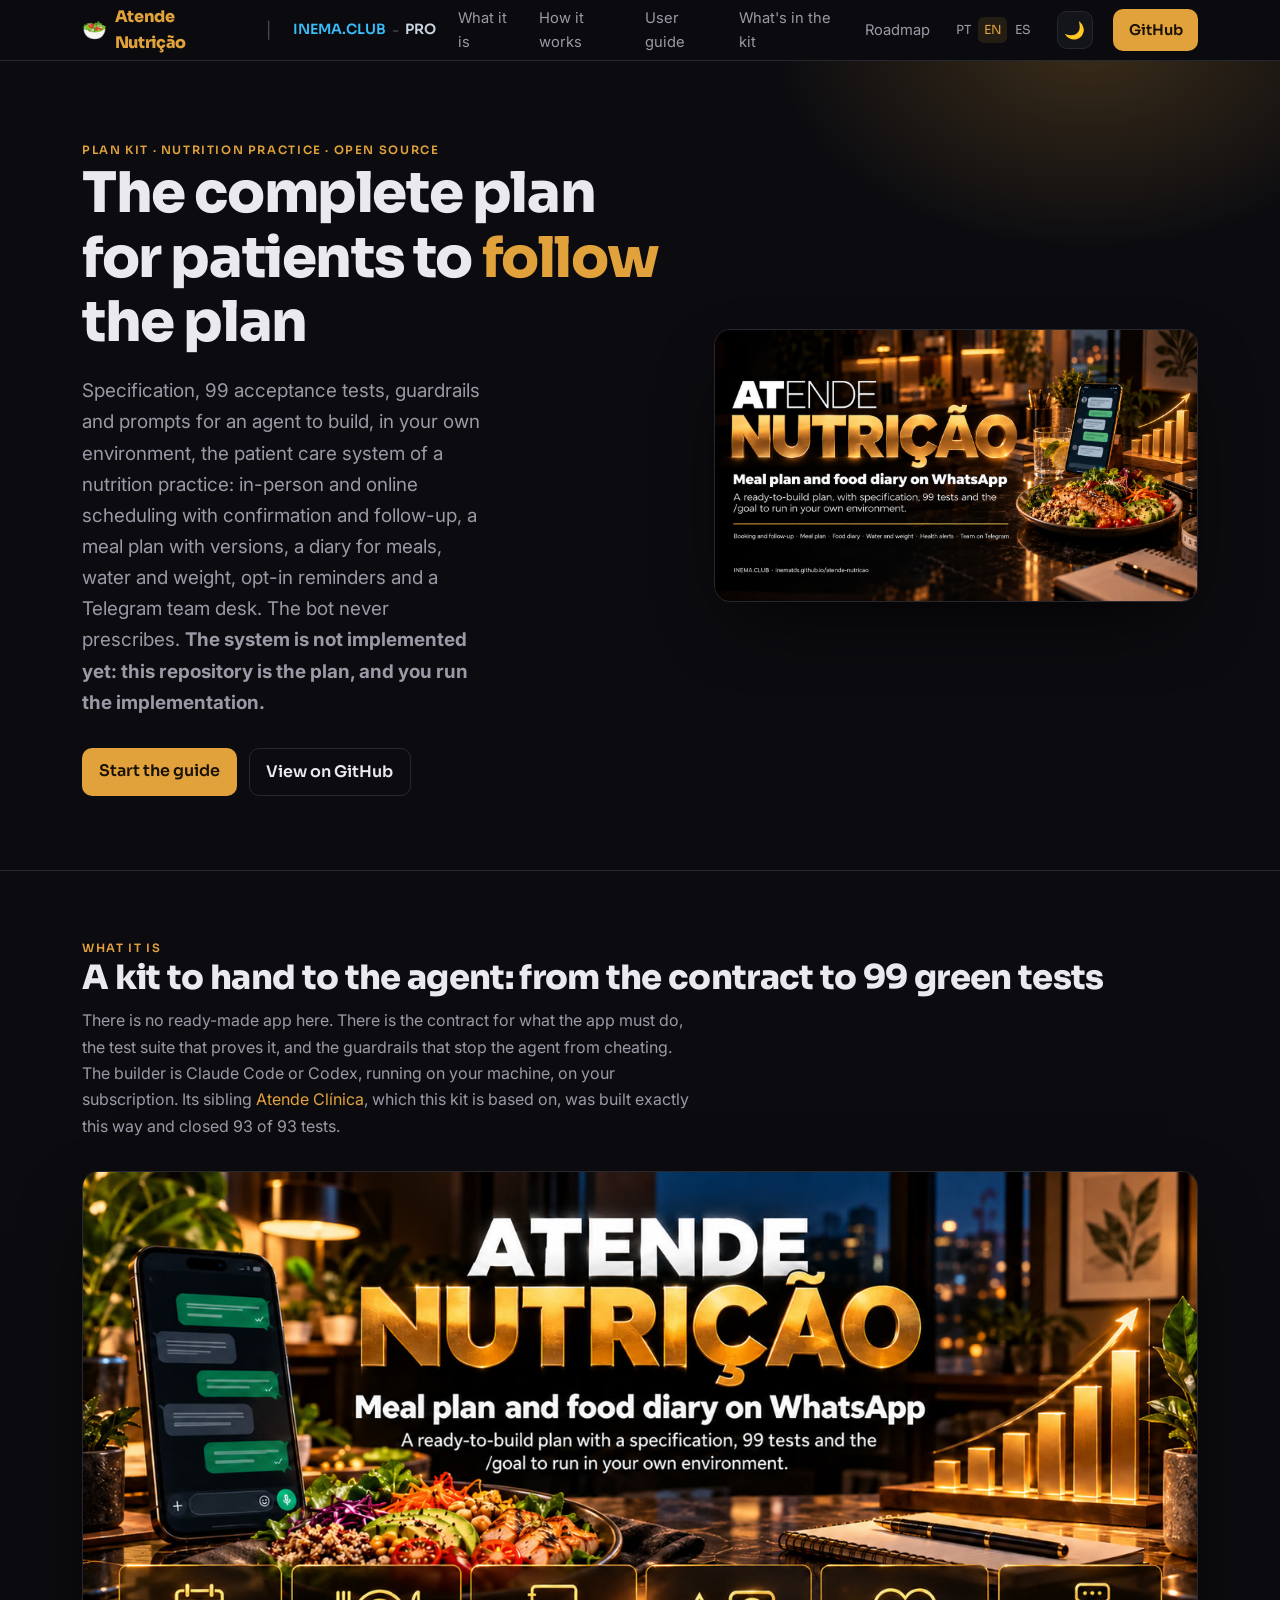
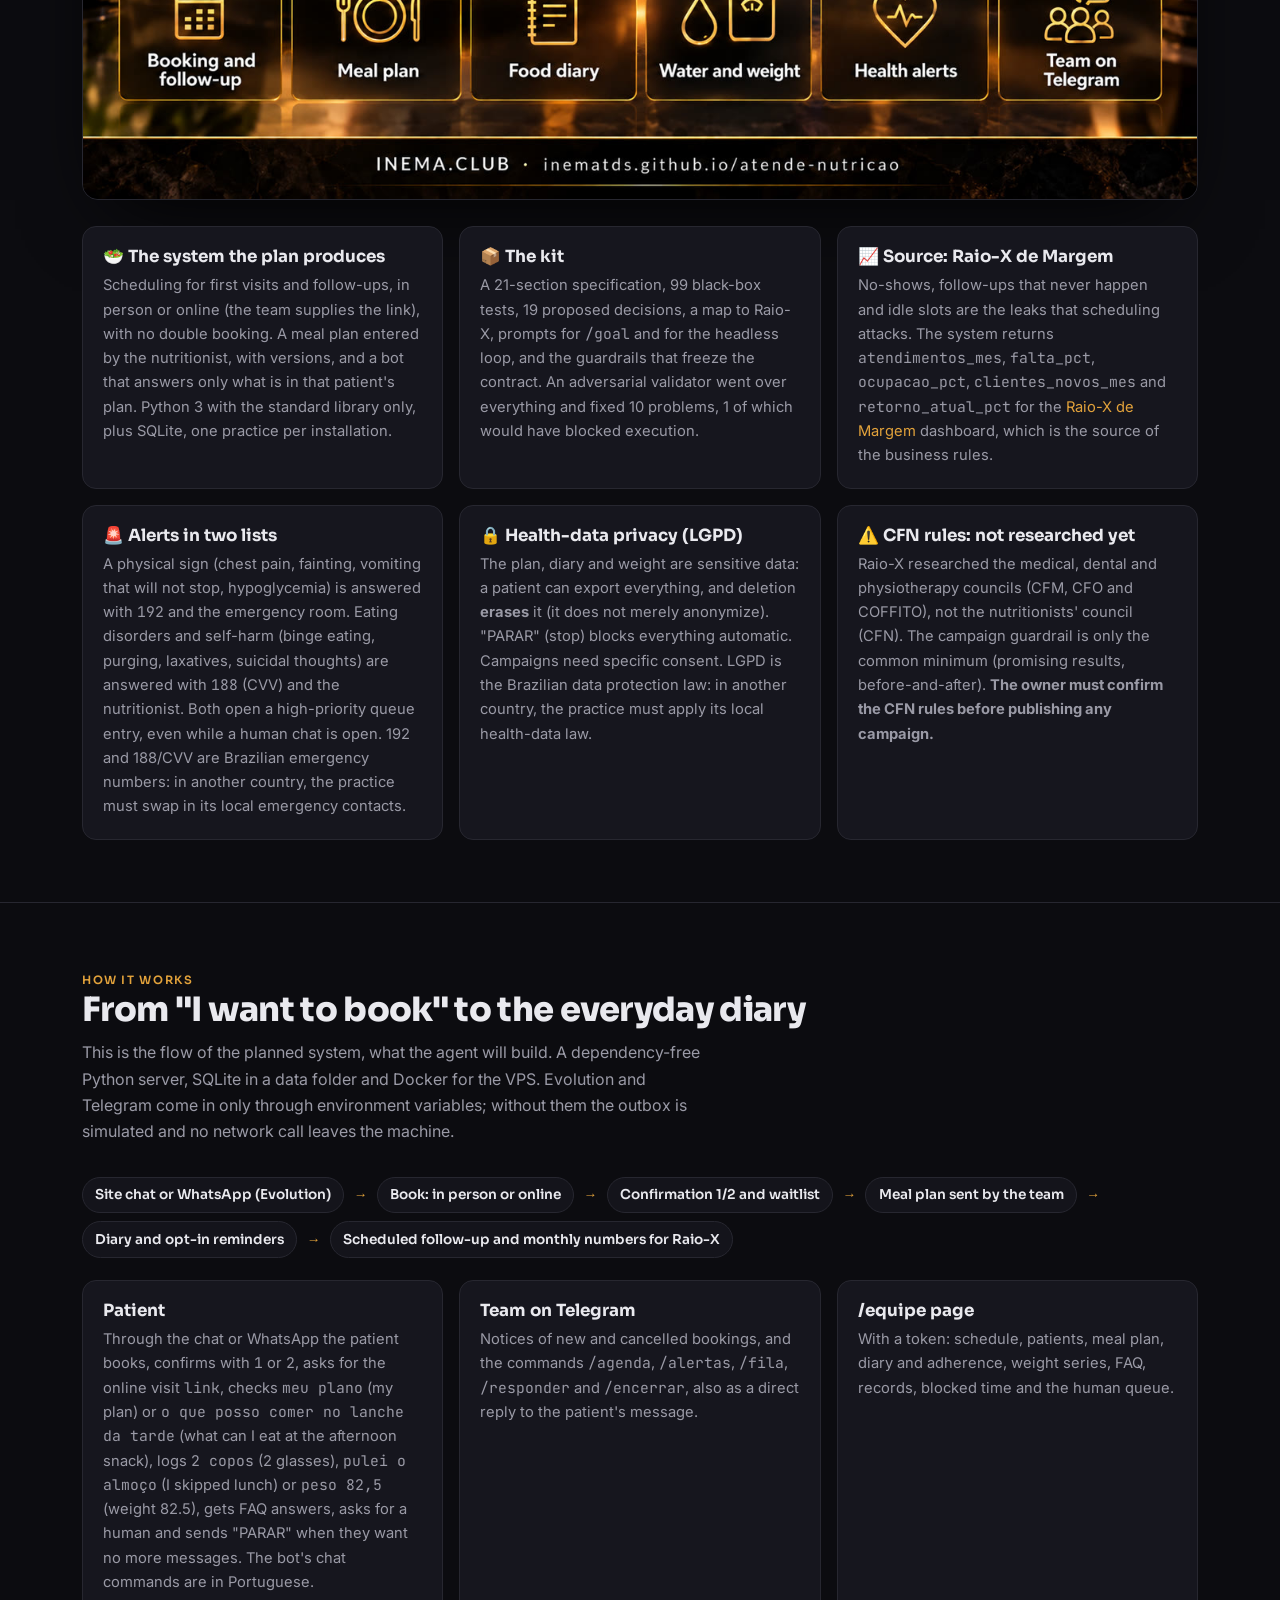
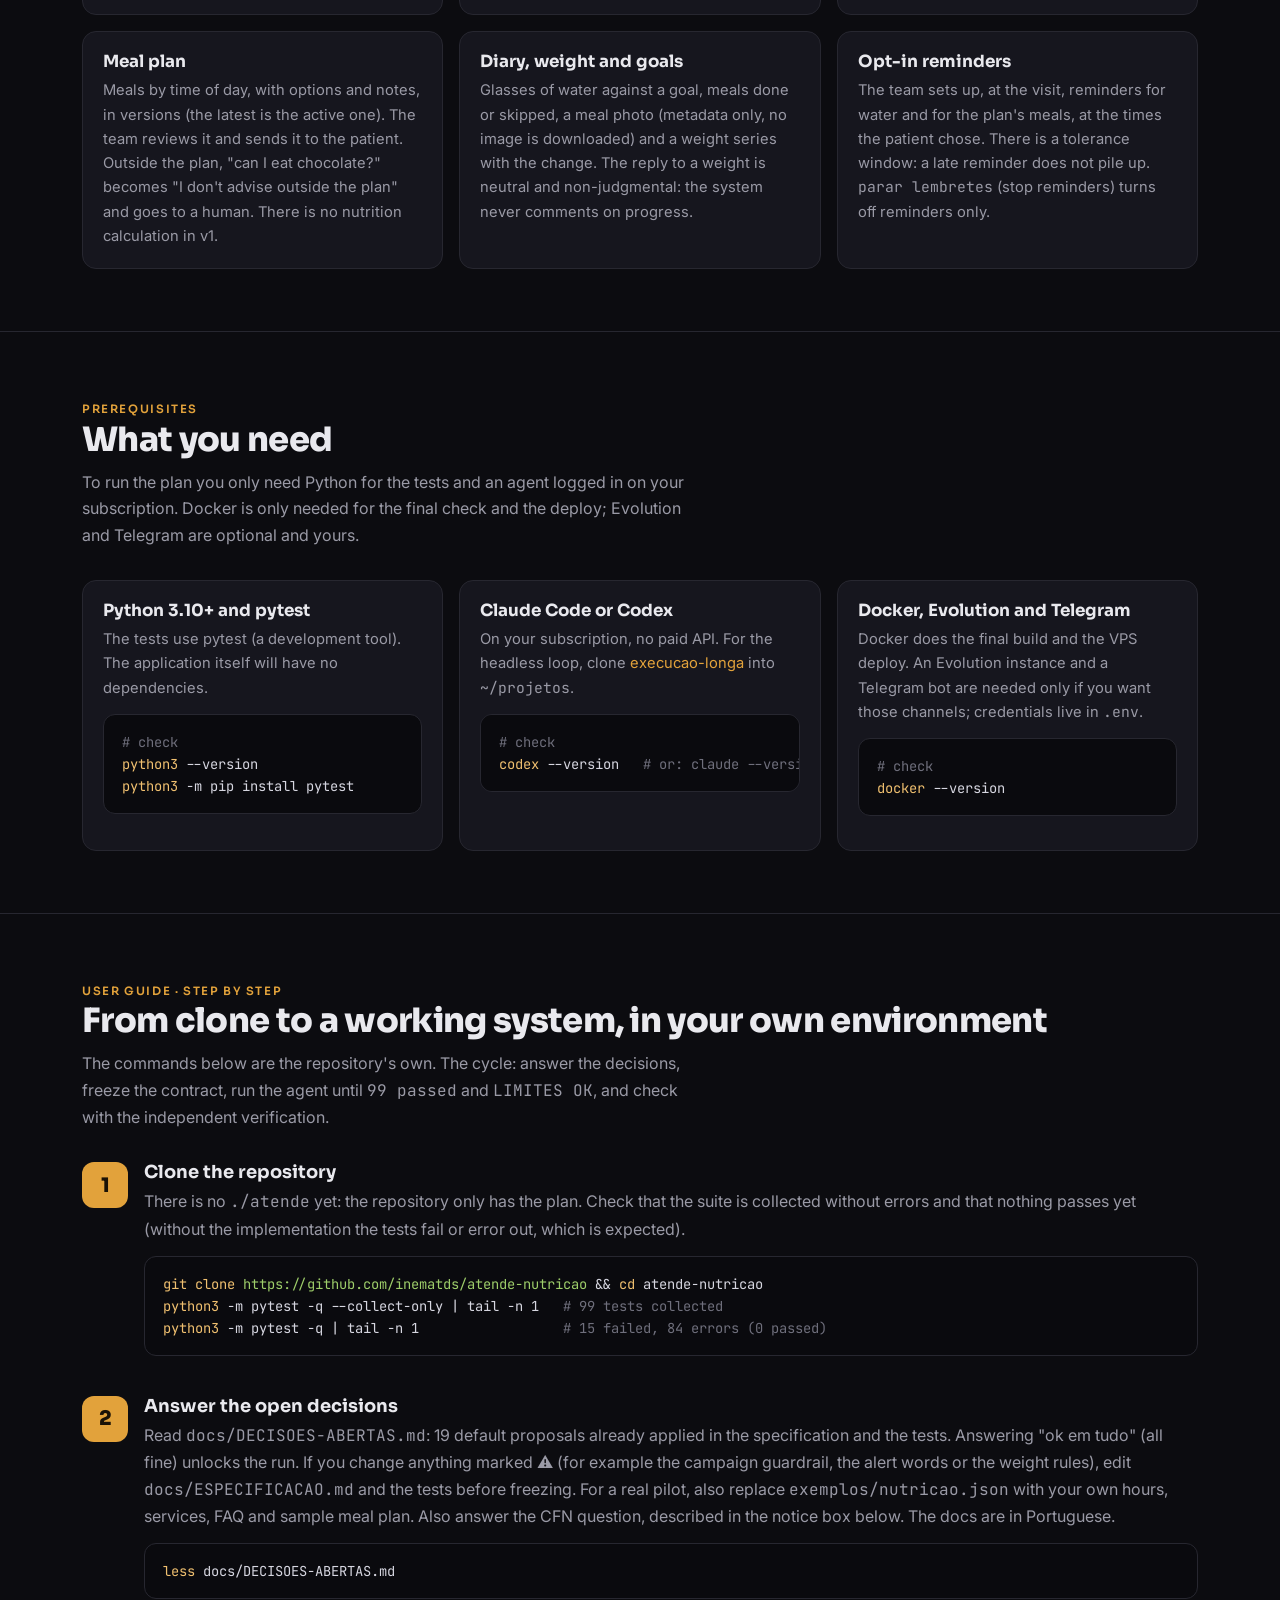
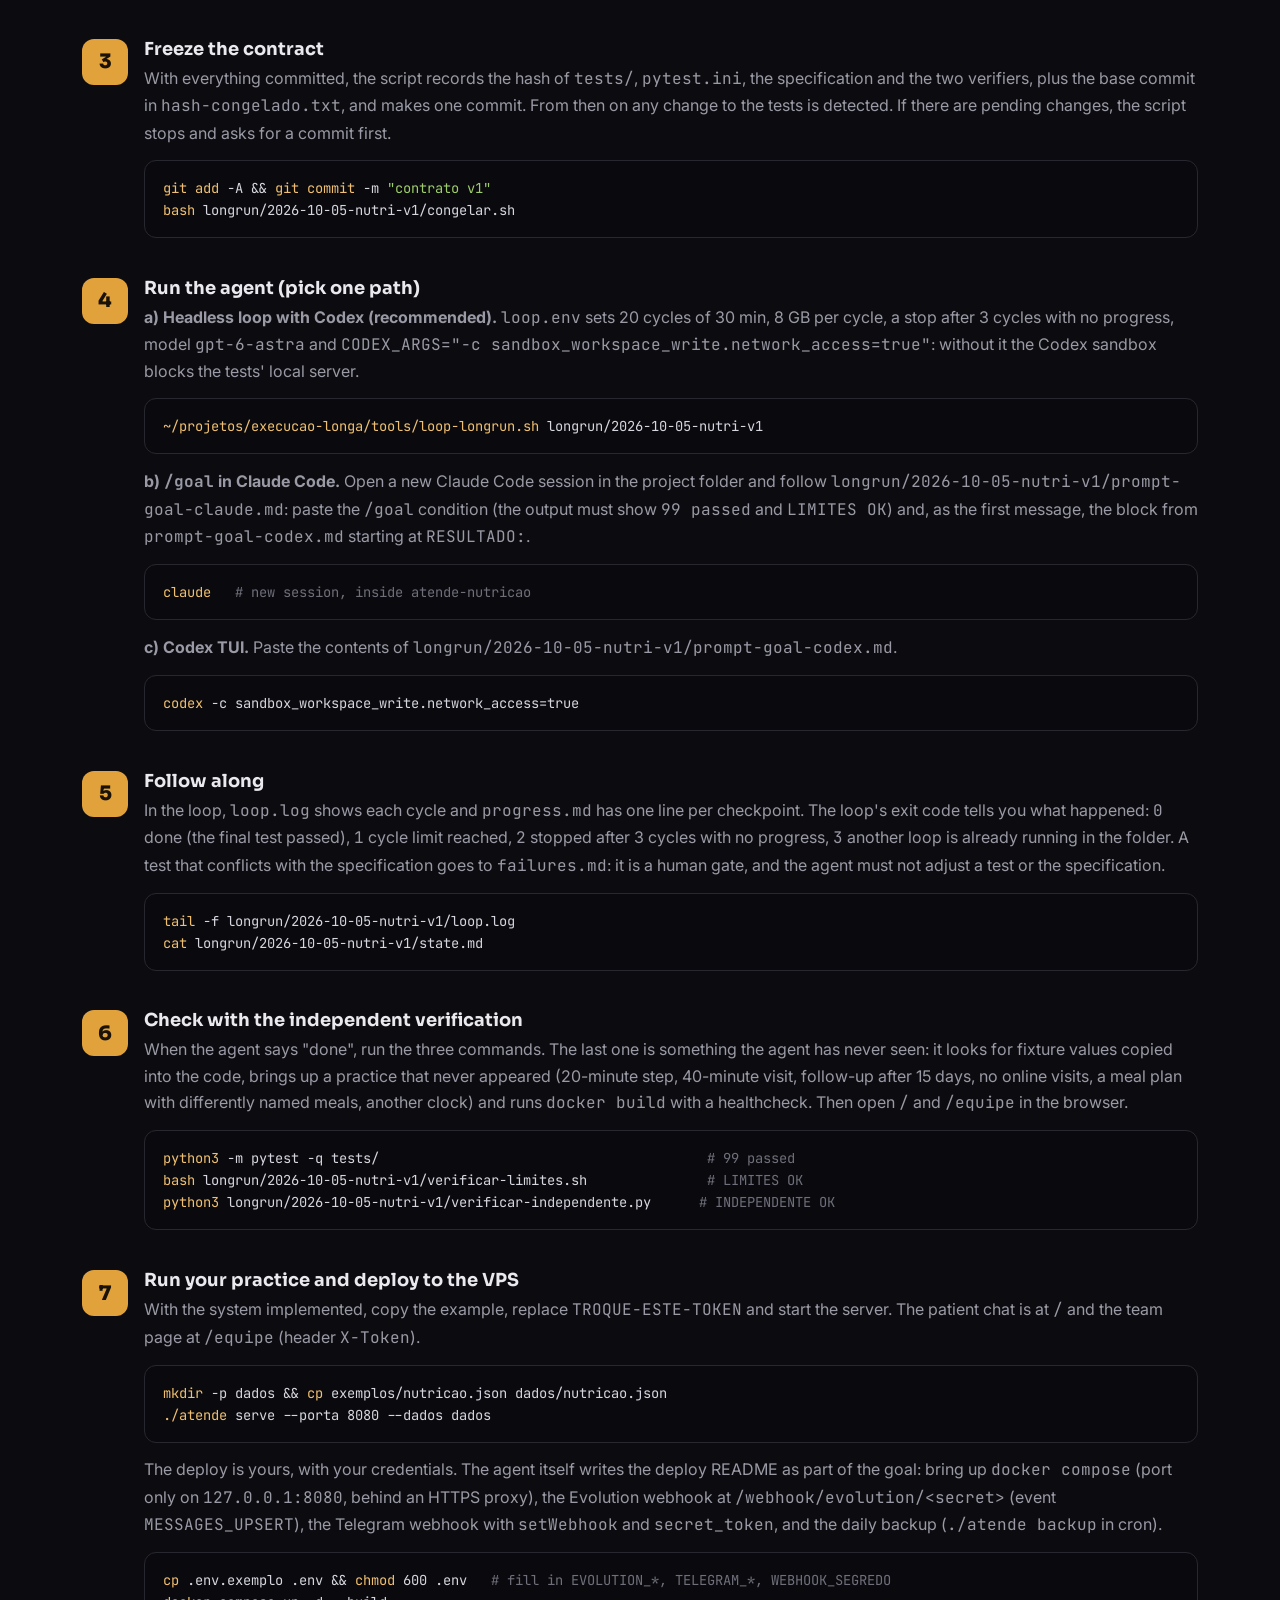
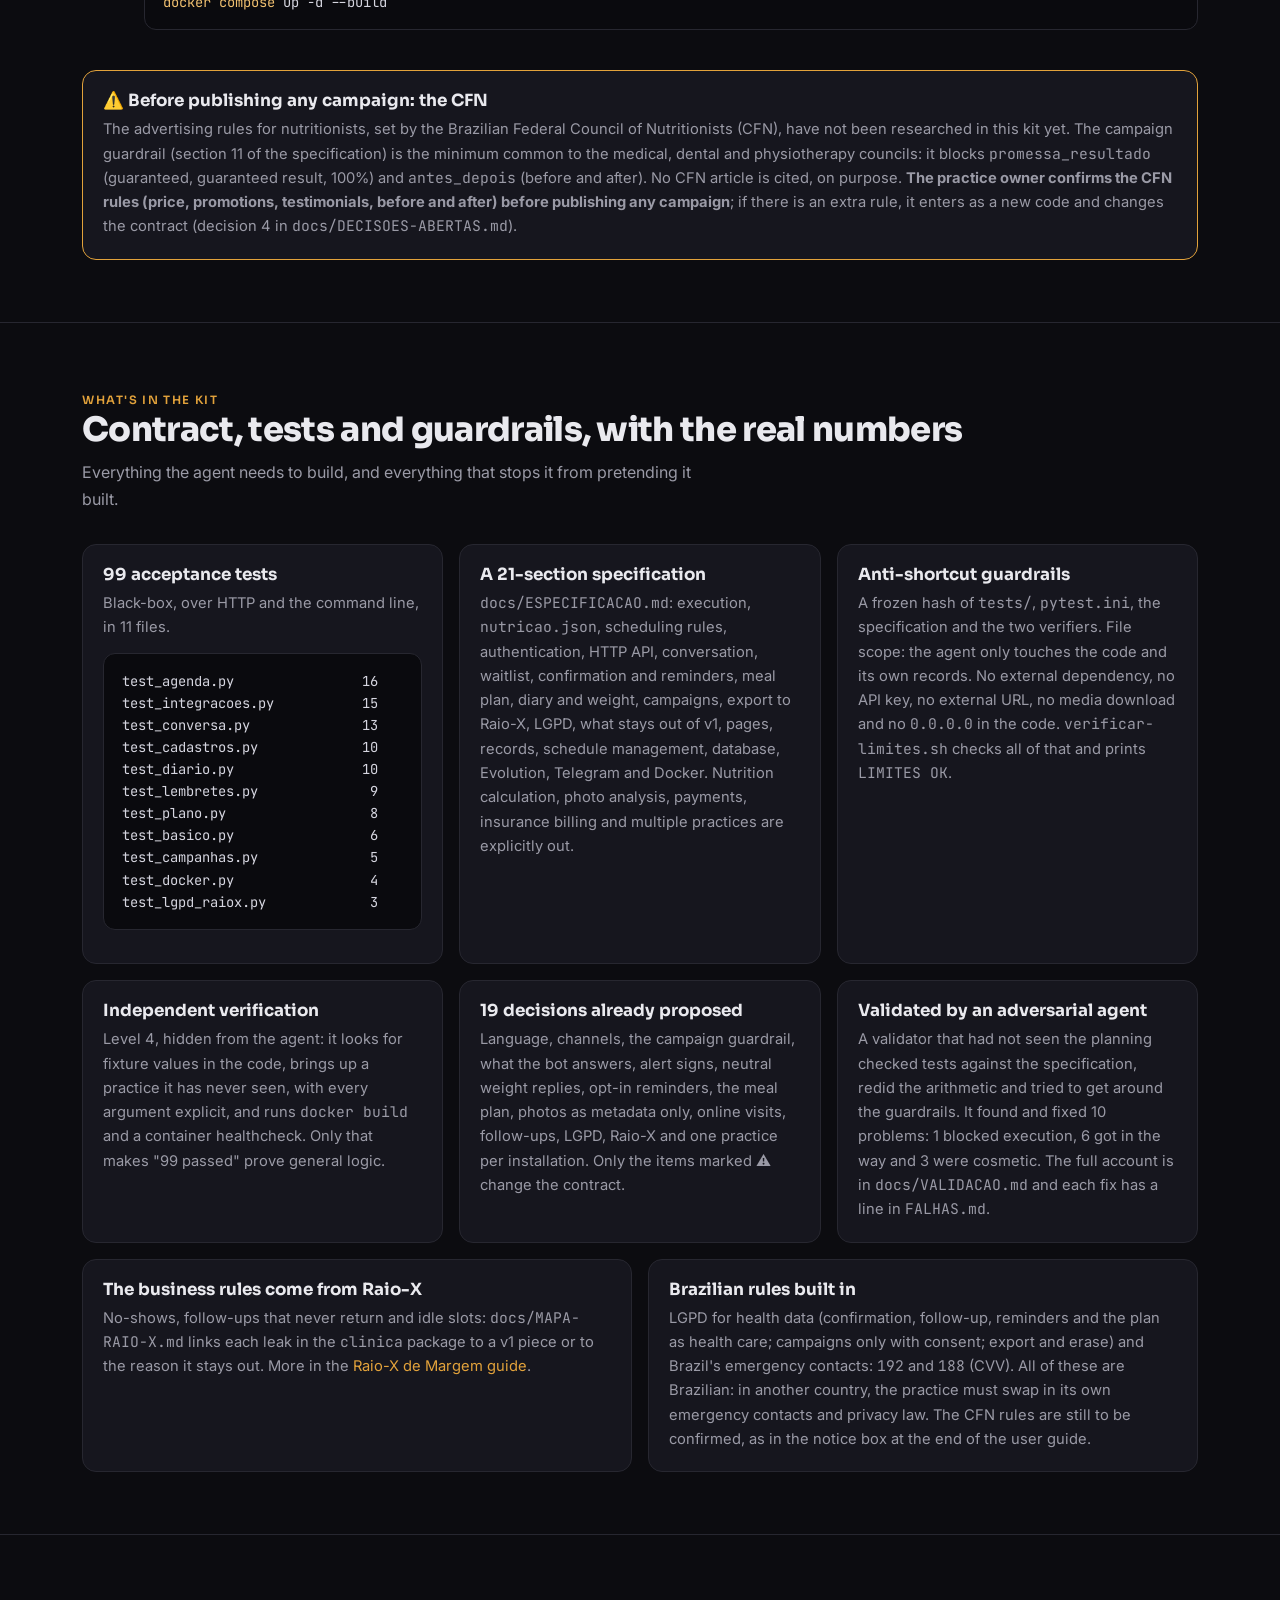
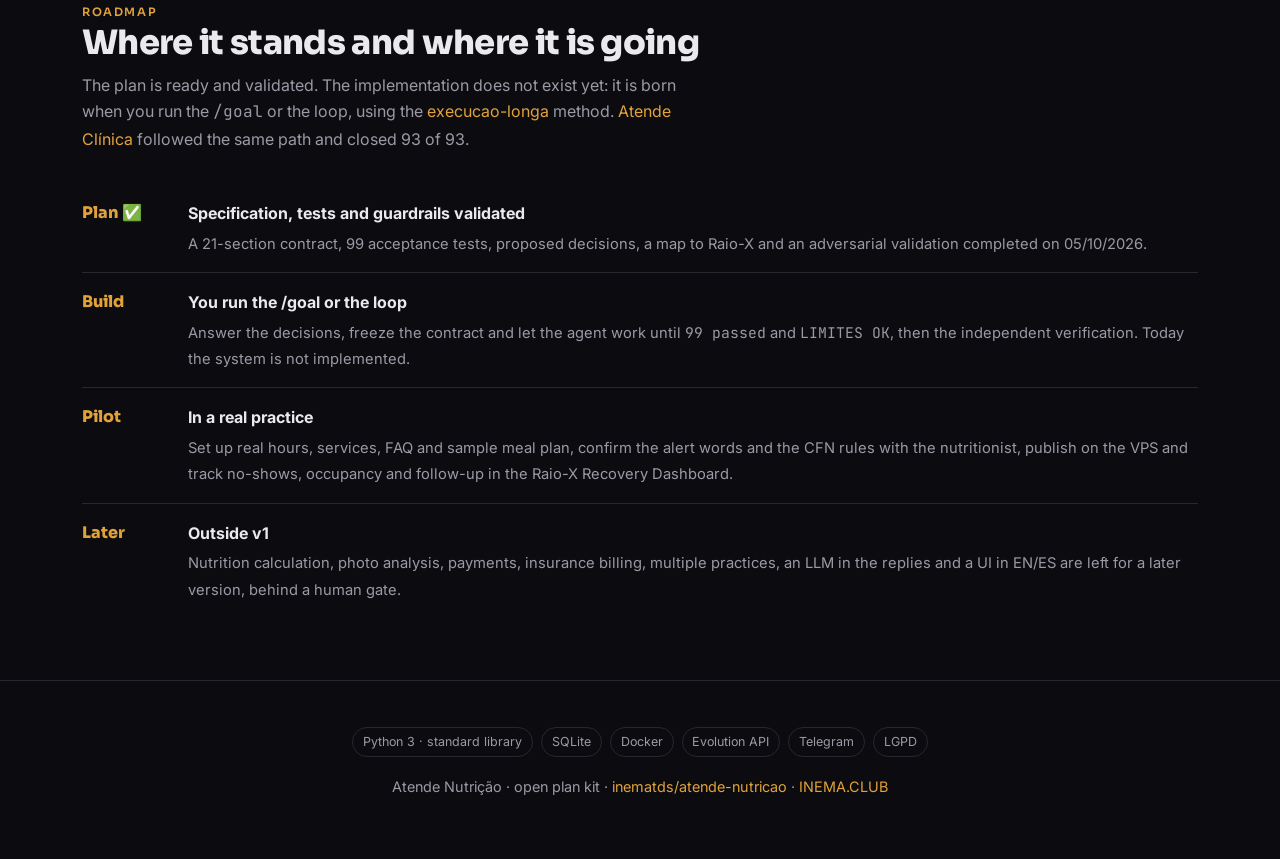
==== guia/en/index.html @ 43cac8a9 "Guia trilíngue (PT/EN/ES), capa, README PT/EN/ES e GitHub Pages via Actions Co-Authored-By: Claude O" ====
<!DOCTYPE html>
<html lang="en">
<head>
<meta charset="utf-8">
<meta name="viewport" content="width=device-width, initial-scale=1">
<title>Atende Nutrição — plan kit for a nutrition practice: scheduling, meal plan, food diary and a Telegram team desk</title>
<meta name="description" content="Open plan kit for a nutrition practice patient-care system: specification, 99 acceptance tests, guardrails and prompts for an agent (Claude Code or Codex) to build it in your own environment. The system is not implemented yet.">
<link rel="alternate" hreflang="pt-BR" href="https://inematds.github.io/atende-nutricao/guia/">
<link rel="alternate" hreflang="en" href="https://inematds.github.io/atende-nutricao/guia/en/">
<link rel="alternate" hreflang="es" href="https://inematds.github.io/atende-nutricao/guia/es/">
<link rel="preconnect" href="https://fonts.googleapis.com">
<link rel="preconnect" href="https://fonts.gstatic.com" crossorigin>
<link href="https://fonts.googleapis.com/css2?family=Sora:wght@400;600;800&family=Inter:wght@400;500;600&family=JetBrains+Mono:wght@400;600&display=swap" rel="stylesheet">
<style>
  :root{
    --bg:#0c0c10; --bg2:#14141b; --card:#16161e; --line:#272730;
    --txt:#e9e9ee; --mut:#9a9aa6; --amb:#E2A23B; --amb2:#f0c070; --sky:#38bdf8; --pro:#cbd5e1;
    color-scheme:dark;
  }
  body.light{
    --bg:#f6f7f9; --bg2:#eceef2; --card:#ffffff; --line:#e1e3ea;
    --txt:#1a1a22; --mut:#5b5b68; --amb:#b9791d; --amb2:#a16207; --sky:#0369a1; --pro:#b45309;
    color-scheme:light;
  }
  body.light .hero .glow{opacity:.5}
  body.light pre{background:#0e0e14;color:#d6d6e0}
  body.light pre .c{color:#8a8a98}
  *{box-sizing:border-box}
  html{scroll-behavior:smooth}
  body{margin:0;background:var(--bg);color:var(--txt);font:16px/1.65 Inter,system-ui,sans-serif;-webkit-font-smoothing:antialiased}
  h1,h2,h3{font-family:Sora,sans-serif;line-height:1.15;margin:0}
  a{color:var(--amb);text-decoration:none}
  code,pre{font-family:"JetBrains Mono",monospace}
  .wrap{max-width:1160px;margin:0 auto;padding:0 22px}
  .mut{color:var(--mut)} .amb{color:var(--amb)}
  .chip{display:inline-block;font-size:.72rem;letter-spacing:.14em;text-transform:uppercase;color:var(--amb);font-weight:600;font-family:Sora}
  nav{position:sticky;top:0;z-index:30;backdrop-filter:blur(12px);background:rgba(12,12,16,.78);border-bottom:1px solid var(--line)}
  nav .wrap{display:flex;align-items:center;gap:22px;height:60px}
  nav .brand{display:flex;align-items:center;gap:8px;font-family:Sora;font-weight:800;letter-spacing:-.02em;color:var(--amb)}
  nav .brand .emoji{font-size:1.25rem}
  nav .sep{color:var(--mut);opacity:.45}
  nav .inema{color:var(--sky);font-weight:600;font-size:.88rem;font-family:Sora}
  nav .inema:hover{filter:brightness(1.15)}
  nav .pro{color:var(--pro);font-weight:600;font-size:.88rem;font-family:Sora}
  nav .pro:hover{filter:brightness(1.15)}
  nav .clubpro{display:inline-flex;align-items:center;gap:6px}
  nav .links{margin-left:auto;display:flex;align-items:center;gap:20px;font-size:.92rem}
  nav .links a.sec{color:var(--mut)} nav .links a.sec:hover{color:var(--txt)}
  .lang{display:inline-flex;gap:2px;font-family:Sora;font-size:.78rem}
  .lang a{color:var(--mut);padding:.2em .45em;border-radius:6px} .lang a.on{color:var(--amb);background:rgba(226,162,59,.12)}
  .tgl{background:var(--bg2);border:1px solid var(--line);color:var(--txt);width:38px;height:38px;border-radius:10px;cursor:pointer;display:inline-flex;align-items:center;justify-content:center;font-size:1.05rem}
  .tgl:hover{border-color:var(--amb)}
  .btn{display:inline-block;background:var(--amb);color:#1a1206;font-weight:600;padding:.6em 1.05em;border-radius:10px;font-family:Sora}
  .btn.ghost{background:transparent;color:var(--txt);border:1px solid var(--line)}
  @media(max-width:760px){nav .links a.sec{display:none}}
  @media(max-width:520px){nav .wrap{gap:8px;padding:8px 14px;height:auto;flex-wrap:wrap} nav .links{gap:8px;margin-left:0;width:100%;justify-content:space-between} nav .btn{padding:.45em .7em;font-size:.82rem} .tgl{width:34px;height:34px}}
  .hero{position:relative;overflow:hidden;border-bottom:1px solid var(--line)}
  .hero .glow{position:absolute;inset:-40% -20% auto auto;width:70%;height:600px;background:radial-gradient(closest-side,rgba(226,162,59,.22),transparent 70%);pointer-events:none}
  .hero .wrap{display:grid;grid-template-columns:1.1fr .9fr;gap:40px;align-items:center;padding:74px 22px}
  .hero h1{font-size:clamp(2.2rem,5vw,3.5rem);font-weight:800;letter-spacing:-.025em}
  .hero p.lead{font-size:1.18rem;color:var(--mut);margin:1.1em 0 1.6em;max-width:34ch}
  .hero .cta{display:flex;gap:12px;flex-wrap:wrap}
  .hero figure{margin:0;border-radius:16px;overflow:hidden;border:1px solid var(--line);box-shadow:0 30px 80px -30px #000}
  .hero figure img{width:100%;display:block}
  @media(max-width:780px){.hero .wrap{grid-template-columns:1fr;padding:48px 22px}}
  section{padding:62px 0;border-bottom:1px solid var(--line)}
  section h2{font-size:clamp(1.5rem,3.4vw,2.1rem);font-weight:800;letter-spacing:-.02em}
  section .sub{color:var(--mut);margin:.6em 0 2em;max-width:62ch}
  .grid{display:grid;gap:16px}
  .g3{grid-template-columns:repeat(3,1fr)} .g4{grid-template-columns:repeat(4,1fr)} .g2{grid-template-columns:repeat(2,1fr)}
  @media(max-width:820px){.g3,.g4{grid-template-columns:1fr 1fr}}
  @media(max-width:540px){.g2,.g3,.g4{grid-template-columns:1fr}}
  .card{background:var(--card);border:1px solid var(--line);border-radius:14px;padding:20px}
  .card h3{font-size:1.05rem;margin-bottom:.4em}
  .card p{color:var(--mut);font-size:.92rem;margin:0}
  .num{display:inline-flex;width:30px;height:30px;align-items:center;justify-content:center;border-radius:8px;background:rgba(226,162,59,.14);color:var(--amb);font-family:Sora;font-weight:800;font-size:.9rem;margin-bottom:.7em}
  .flow{display:flex;flex-wrap:wrap;gap:8px;align-items:center;margin-top:10px}
  .flow span{background:var(--bg2);border:1px solid var(--line);border-radius:999px;padding:.45em .9em;font-size:.85rem;font-family:Sora;font-weight:600}
  .flow .arr{color:var(--amb);border:none;background:none;padding:0 .1em}
  pre{background:#0a0a0e;border:1px solid var(--line);border-radius:12px;padding:16px 18px;overflow:auto;font-size:.86rem;line-height:1.6;color:#d6d6e0}
  pre .c{color:#6f6f7c} pre .k{color:var(--amb2)} pre .s{color:#9ece6a}
  .step{display:grid;grid-template-columns:46px minmax(0,1fr);gap:16px;margin-bottom:26px}
  .step>div,.card{min-width:0}
  p code,li code,td code{overflow-wrap:anywhere}
  .step .b{width:46px;height:46px;border-radius:12px;background:var(--amb);color:#1a1206;font-family:Sora;font-weight:800;font-size:1.25rem;display:flex;align-items:center;justify-content:center}
  .step h3{font-size:1.12rem;margin-bottom:.3em}
  .step p{color:var(--mut);margin:.2em 0 .7em}
  .ex{display:grid;grid-template-columns:1fr 1fr;gap:18px}
  @media(max-width:680px){.ex{grid-template-columns:1fr}}
  .ex figure{margin:0;border-radius:14px;overflow:hidden;border:1px solid var(--line)}
  .ex figure img{width:100%;display:block}
  .ex figcaption{padding:12px 14px;font-size:.88rem;color:var(--mut);background:var(--card)}
  .phase{display:flex;gap:14px;padding:16px 0;border-bottom:1px solid var(--line)}
  .phase:last-child{border:none}
  .phase .tag{flex:0 0 92px;font-family:Sora;font-weight:800;color:var(--amb)}
  .phase .d strong{display:block;margin-bottom:.2em}
  .phase .d span{color:var(--mut);font-size:.92rem}
  footer{padding:46px 0;text-align:center;color:var(--mut);font-size:.9rem}
  .pill{display:inline-block;border:1px solid var(--line);border-radius:999px;padding:.3em .8em;font-size:.78rem;color:var(--mut);margin:0 4px}
</style>
</head>
<body>

<nav><div class="wrap">
  <a class="brand" href="#top"><span class="emoji">🥗</span> Atende Nutrição</a>
  <span class="sep">|</span>
  <span class="clubpro">
    <a class="inema" href="https://inema.club" target="_blank" rel="noopener">INEMA.CLUB</a>
    <span class="sep">-</span>
    <a class="pro" href="https://inema.pro" target="_blank" rel="noopener">PRO</a>
  </span>
  <div class="links">
    <a class="sec" href="#oque">What it is</a>
    <a class="sec" href="#fluxo">How it works</a>
    <a class="sec" href="#guia">User guide</a>
    <a class="sec" href="#kit">What's in the kit</a>
    <a class="sec" href="#roadmap">Roadmap</a>
    <span class="lang"><a href="../">PT</a><a class="on" href="./">EN</a><a href="../es/">ES</a></span>
    <button class="tgl" id="themeToggle" aria-label="Toggle theme" title="Toggle theme">🌙</button>
    <a class="btn" href="https://github.com/inematds/atende-nutricao" target="_blank" rel="noopener">GitHub</a>
  </div>
</div></nav>

<header class="hero" id="top">
  <div class="glow"></div>
  <div class="wrap">
    <div>
      <span class="chip">Plan kit · nutrition practice · open source</span>
      <h1>The complete plan for patients to <span class="amb">follow</span> the plan</h1>
      <p class="lead">Specification, 99 acceptance tests, guardrails and prompts for an agent to build, in your own environment, the patient care system of a nutrition practice: in-person and online scheduling with confirmation and follow-up, a meal plan with versions, a diary for meals, water and weight, opt-in reminders and a Telegram team desk. The bot never prescribes. <strong>The system is not implemented yet: this repository is the plan, and you run the implementation.</strong></p>
      <div class="cta">
        <a class="btn" href="#guia">Start the guide</a>
        <a class="btn ghost" href="https://github.com/inematds/atende-nutricao" target="_blank" rel="noopener">View on GitHub</a>
      </div>
    </div>
    <figure><img src="../assets/banner-en.jpg" alt="Atende Nutrição banner: in-person and online scheduling, meal plan, diary, opt-in reminders and a Telegram team desk"></figure>
  </div>
</header>

<section id="oque"><div class="wrap">
  <span class="chip">What it is</span>
  <h2>A kit to hand to the agent: from the contract to 99 green tests</h2>
  <p class="sub">There is no ready-made app here. There is the contract for what the app must do, the test suite that proves it, and the guardrails that stop the agent from cheating. The builder is Claude Code or Codex, running on your machine, on your subscription. Its sibling <a href="https://inematds.github.io/atende-clinica/guia/en/" target="_blank" rel="noopener">Atende Clínica</a>, which this kit is based on, was built exactly this way and closed 93 of 93 tests.</p>
  <figure style="margin:0 0 26px;border-radius:16px;overflow:hidden;border:1px solid var(--line);box-shadow:0 30px 80px -30px #000"><img src="../assets/banner-grade-en.jpg" alt="In-person and online scheduling, versioned meal plan, diary of meals, water and weight, opt-in reminders, 192 and 188 alerts, health-data privacy and a Telegram team desk" loading="lazy" style="width:100%;display:block"></figure>
  <div class="grid g3">
    <div class="card"><h3>🥗 The system the plan produces</h3><p>Scheduling for first visits and follow-ups, in person or online (the team supplies the link), with no double booking. A meal plan entered by the nutritionist, with versions, and a bot that answers only what is in that patient's plan. Python 3 with the standard library only, plus SQLite, one practice per installation.</p></div>
    <div class="card"><h3>📦 The kit</h3><p>A 21-section specification, 99 black-box tests, 19 proposed decisions, a map to Raio-X, prompts for <code>/goal</code> and for the headless loop, and the guardrails that freeze the contract. An adversarial validator went over everything and fixed 10 problems, 1 of which would have blocked execution.</p></div>
    <div class="card"><h3>📈 Source: Raio-X de Margem</h3><p>No-shows, follow-ups that never happen and idle slots are the leaks that scheduling attacks. The system returns <code>atendimentos_mes</code>, <code>falta_pct</code>, <code>ocupacao_pct</code>, <code>clientes_novos_mes</code> and <code>retorno_atual_pct</code> for the <a href="https://inematds.github.io/raio-x-margem/guia/en/" target="_blank" rel="noopener">Raio-X de Margem</a> dashboard, which is the source of the business rules.</p></div>
  </div>
  <div class="grid g3" style="margin-top:16px">
    <div class="card"><h3>🚨 Alerts in two lists</h3><p>A physical sign (chest pain, fainting, vomiting that will not stop, hypoglycemia) is answered with <code>192</code> and the emergency room. Eating disorders and self-harm (binge eating, purging, laxatives, suicidal thoughts) are answered with <code>188</code> (CVV) and the nutritionist. Both open a high-priority queue entry, even while a human chat is open. 192 and 188/CVV are Brazilian emergency numbers: in another country, the practice must swap in its local emergency contacts.</p></div>
    <div class="card"><h3>🔒 Health-data privacy (LGPD)</h3><p>The plan, diary and weight are sensitive data: a patient can export everything, and deletion <strong>erases</strong> it (it does not merely anonymize). "PARAR" (stop) blocks everything automatic. Campaigns need specific consent. LGPD is the Brazilian data protection law: in another country, the practice must apply its local health-data law.</p></div>
    <div class="card"><h3>⚠️ CFN rules: not researched yet</h3><p>Raio-X researched the medical, dental and physiotherapy councils (CFM, CFO and COFFITO), not the nutritionists' council (CFN). The campaign guardrail is only the common minimum (promising results, before-and-after). <strong>The owner must confirm the CFN rules before publishing any campaign.</strong></p></div>
  </div>
</div></section>

<section id="fluxo"><div class="wrap">
  <span class="chip">How it works</span>
  <h2>From "I want to book" to the everyday diary</h2>
  <p class="sub">This is the flow of the planned system, what the agent will build. A dependency-free Python server, SQLite in a data folder and Docker for the VPS. Evolution and Telegram come in only through environment variables; without them the outbox is simulated and no network call leaves the machine.</p>
  <div class="flow">
    <span>Site chat or WhatsApp (Evolution)</span><span class="arr">→</span>
    <span>Book: in person or online</span><span class="arr">→</span>
    <span>Confirmation 1/2 and waitlist</span><span class="arr">→</span>
    <span>Meal plan sent by the team</span><span class="arr">→</span>
    <span>Diary and opt-in reminders</span><span class="arr">→</span>
    <span>Scheduled follow-up and monthly numbers for Raio-X</span>
  </div>
  <div class="grid g3" style="margin-top:22px">
    <div class="card"><h3>Patient</h3><p>Through the chat or WhatsApp the patient books, confirms with <code>1</code> or <code>2</code>, asks for the online visit <code>link</code>, checks <code>meu plano</code> (my plan) or <code>o que posso comer no lanche da tarde</code> (what can I eat at the afternoon snack), logs <code>2 copos</code> (2 glasses), <code>pulei o almoço</code> (I skipped lunch) or <code>peso 82,5</code> (weight 82.5), gets FAQ answers, asks for a human and sends "PARAR" when they want no more messages. The bot's chat commands are in Portuguese.</p></div>
    <div class="card"><h3>Team on Telegram</h3><p>Notices of new and cancelled bookings, and the commands <code>/agenda</code>, <code>/alertas</code>, <code>/fila</code>, <code>/responder</code> and <code>/encerrar</code>, also as a direct reply to the patient's message.</p></div>
    <div class="card"><h3>/equipe page</h3><p>With a token: schedule, patients, meal plan, diary and adherence, weight series, FAQ, records, blocked time and the human queue.</p></div>
  </div>
  <div class="grid g3" style="margin-top:16px">
    <div class="card"><h3>Meal plan</h3><p>Meals by time of day, with options and notes, in versions (the latest is the active one). The team reviews it and sends it to the patient. Outside the plan, "can I eat chocolate?" becomes "I don't advise outside the plan" and goes to a human. There is no nutrition calculation in v1.</p></div>
    <div class="card"><h3>Diary, weight and goals</h3><p>Glasses of water against a goal, meals done or skipped, a meal photo (metadata only, no image is downloaded) and a weight series with the change. The reply to a weight is neutral and non-judgmental: the system never comments on progress.</p></div>
    <div class="card"><h3>Opt-in reminders</h3><p>The team sets up, at the visit, reminders for water and for the plan's meals, at the times the patient chose. There is a tolerance window: a late reminder does not pile up. <code>parar lembretes</code> (stop reminders) turns off reminders only.</p></div>
  </div>
</div></section>

<section id="pre"><div class="wrap">
  <span class="chip">Prerequisites</span>
  <h2>What you need</h2>
  <p class="sub">To run the plan you only need Python for the tests and an agent logged in on your subscription. Docker is only needed for the final check and the deploy; Evolution and Telegram are optional and yours.</p>
  <div class="grid g3">
    <div class="card"><h3>Python 3.10+ and pytest</h3><p>The tests use pytest (a development tool). The application itself will have no dependencies.</p><pre><span class="c"># check</span>
<span class="k">python3</span> --version
<span class="k">python3</span> -m pip install pytest</pre></div>
    <div class="card"><h3>Claude Code or Codex</h3><p>On your subscription, no paid API. For the headless loop, clone <a href="https://github.com/inematds/execucao-longa" target="_blank" rel="noopener">execucao-longa</a> into <code>~/projetos</code>.</p><pre><span class="c"># check</span>
<span class="k">codex</span> --version   <span class="c"># or: claude --version</span></pre></div>
    <div class="card"><h3>Docker, Evolution and Telegram</h3><p>Docker does the final build and the VPS deploy. An Evolution instance and a Telegram bot are needed only if you want those channels; credentials live in <code>.env</code>.</p><pre><span class="c"># check</span>
<span class="k">docker</span> --version</pre></div>
  </div>
</div></section>

<section id="guia"><div class="wrap">
  <span class="chip">User guide · step by step</span>
  <h2>From clone to a working system, in your own environment</h2>
  <p class="sub">The commands below are the repository's own. The cycle: answer the decisions, freeze the contract, run the agent until <code>99 passed</code> and <code>LIMITES OK</code>, and check with the independent verification.</p>

  <div class="step"><div class="b">1</div><div>
    <h3>Clone the repository</h3>
    <p>There is no <code>./atende</code> yet: the repository only has the plan. Check that the suite is collected without errors and that nothing passes yet (without the implementation the tests fail or error out, which is expected).</p>
<pre><span class="k">git clone</span> <span class="s">https://github.com/inematds/atende-nutricao</span> && <span class="k">cd</span> atende-nutricao
<span class="k">python3</span> -m pytest -q --collect-only | tail -n 1   <span class="c"># 99 tests collected</span>
<span class="k">python3</span> -m pytest -q | tail -n 1                  <span class="c"># 15 failed, 84 errors (0 passed)</span></pre>
  </div></div>

  <div class="step"><div class="b">2</div><div>
    <h3>Answer the open decisions</h3>
    <p>Read <code>docs/DECISOES-ABERTAS.md</code>: 19 default proposals already applied in the specification and the tests. Answering "ok em tudo" (all fine) unlocks the run. If you change anything marked ⚠ (for example the campaign guardrail, the alert words or the weight rules), edit <code>docs/ESPECIFICACAO.md</code> and the tests before freezing. For a real pilot, also replace <code>exemplos/nutricao.json</code> with your own hours, services, FAQ and sample meal plan. Also answer the CFN question, described in the notice box below. The docs are in Portuguese.</p>
<pre><span class="k">less</span> docs/DECISOES-ABERTAS.md</pre>
  </div></div>

  <div class="step"><div class="b">3</div><div>
    <h3>Freeze the contract</h3>
    <p>With everything committed, the script records the hash of <code>tests/</code>, <code>pytest.ini</code>, the specification and the two verifiers, plus the base commit in <code>hash-congelado.txt</code>, and makes one commit. From then on any change to the tests is detected. If there are pending changes, the script stops and asks for a commit first.</p>
<pre><span class="k">git add</span> -A && <span class="k">git commit</span> -m <span class="s">"contrato v1"</span>
<span class="k">bash</span> longrun/2026-10-05-nutri-v1/congelar.sh</pre>
  </div></div>

  <div class="step"><div class="b">4</div><div>
    <h3>Run the agent (pick one path)</h3>
    <p><strong>a) Headless loop with Codex (recommended).</strong> <code>loop.env</code> sets 20 cycles of 30 min, 8 GB per cycle, a stop after 3 cycles with no progress, model <code>gpt-6-astra</code> and <code>CODEX_ARGS="-c sandbox_workspace_write.network_access=true"</code>: without it the Codex sandbox blocks the tests' local server.</p>
<pre><span class="k">~/projetos/execucao-longa/tools/loop-longrun.sh</span> longrun/2026-10-05-nutri-v1</pre>
    <p><strong>b) <code>/goal</code> in Claude Code.</strong> Open a new Claude Code session in the project folder and follow <code>longrun/2026-10-05-nutri-v1/prompt-goal-claude.md</code>: paste the <code>/goal</code> condition (the output must show <code>99 passed</code> and <code>LIMITES OK</code>) and, as the first message, the block from <code>prompt-goal-codex.md</code> starting at <code>RESULTADO:</code>.</p>
<pre><span class="k">claude</span>   <span class="c"># new session, inside atende-nutricao</span></pre>
    <p><strong>c) Codex TUI.</strong> Paste the contents of <code>longrun/2026-10-05-nutri-v1/prompt-goal-codex.md</code>.</p>
<pre><span class="k">codex</span> -c sandbox_workspace_write.network_access=true</pre>
  </div></div>

  <div class="step"><div class="b">5</div><div>
    <h3>Follow along</h3>
    <p>In the loop, <code>loop.log</code> shows each cycle and <code>progress.md</code> has one line per checkpoint. The loop's exit code tells you what happened: <code>0</code> done (the final test passed), <code>1</code> cycle limit reached, <code>2</code> stopped after 3 cycles with no progress, <code>3</code> another loop is already running in the folder. A test that conflicts with the specification goes to <code>failures.md</code>: it is a human gate, and the agent must not adjust a test or the specification.</p>
<pre><span class="k">tail</span> -f longrun/2026-10-05-nutri-v1/loop.log
<span class="k">cat</span> longrun/2026-10-05-nutri-v1/state.md</pre>
  </div></div>

  <div class="step"><div class="b">6</div><div>
    <h3>Check with the independent verification</h3>
    <p>When the agent says "done", run the three commands. The last one is something the agent has never seen: it looks for fixture values copied into the code, brings up a practice that never appeared (20-minute step, 40-minute visit, follow-up after 15 days, no online visits, a meal plan with differently named meals, another clock) and runs <code>docker build</code> with a healthcheck. Then open <code>/</code> and <code>/equipe</code> in the browser.</p>
<pre><span class="k">python3</span> -m pytest -q tests/                                         <span class="c"># 99 passed</span>
<span class="k">bash</span> longrun/2026-10-05-nutri-v1/verificar-limites.sh               <span class="c"># LIMITES OK</span>
<span class="k">python3</span> longrun/2026-10-05-nutri-v1/verificar-independente.py      <span class="c"># INDEPENDENTE OK</span></pre>
  </div></div>

  <div class="step"><div class="b">7</div><div>
    <h3>Run your practice and deploy to the VPS</h3>
    <p>With the system implemented, copy the example, replace <code>TROQUE-ESTE-TOKEN</code> and start the server. The patient chat is at <code>/</code> and the team page at <code>/equipe</code> (header <code>X-Token</code>).</p>
<pre><span class="k">mkdir</span> -p dados && <span class="k">cp</span> exemplos/nutricao.json dados/nutricao.json
<span class="k">./atende</span> serve --porta 8080 --dados dados</pre>
    <p>The deploy is yours, with your credentials. The agent itself writes the deploy README as part of the goal: bring up <code>docker compose</code> (port only on <code>127.0.0.1:8080</code>, behind an HTTPS proxy), the Evolution webhook at <code>/webhook/evolution/&lt;secret&gt;</code> (event <code>MESSAGES_UPSERT</code>), the Telegram webhook with <code>setWebhook</code> and <code>secret_token</code>, and the daily backup (<code>./atende backup</code> in cron).</p>
<pre><span class="k">cp</span> .env.exemplo .env && <span class="k">chmod</span> 600 .env   <span class="c"># fill in EVOLUTION_*, TELEGRAM_*, WEBHOOK_SEGREDO</span>
<span class="k">docker compose</span> up -d --build</pre>
  </div></div>

  <div class="card" style="border-color:var(--amb)"><h3>⚠️ Before publishing any campaign: the CFN</h3><p>The advertising rules for nutritionists, set by the Brazilian Federal Council of Nutritionists (CFN), have not been researched in this kit yet. The campaign guardrail (section 11 of the specification) is the minimum common to the medical, dental and physiotherapy councils: it blocks <code>promessa_resultado</code> (guaranteed, guaranteed result, 100%) and <code>antes_depois</code> (before and after). No CFN article is cited, on purpose. <strong>The practice owner confirms the CFN rules (price, promotions, testimonials, before and after) before publishing any campaign</strong>; if there is an extra rule, it enters as a new code and changes the contract (decision 4 in <code>docs/DECISOES-ABERTAS.md</code>).</p></div>
</div></section>

<section id="kit"><div class="wrap">
  <span class="chip">What's in the kit</span>
  <h2>Contract, tests and guardrails, with the real numbers</h2>
  <p class="sub">Everything the agent needs to build, and everything that stops it from pretending it built.</p>
  <div class="grid g3">
    <div class="card"><h3>99 acceptance tests</h3><p>Black-box, over HTTP and the command line, in 11 files.</p><pre>test_agenda.py                16
test_integracoes.py           15
test_conversa.py              13
test_cadastros.py             10
test_diario.py                10
test_lembretes.py              9
test_plano.py                  8
test_basico.py                 6
test_campanhas.py              5
test_docker.py                 4
test_lgpd_raiox.py             3</pre></div>
    <div class="card"><h3>A 21-section specification</h3><p><code>docs/ESPECIFICACAO.md</code>: execution, <code>nutricao.json</code>, scheduling rules, authentication, HTTP API, conversation, waitlist, confirmation and reminders, meal plan, diary and weight, campaigns, export to Raio-X, LGPD, what stays out of v1, pages, records, schedule management, database, Evolution, Telegram and Docker. Nutrition calculation, photo analysis, payments, insurance billing and multiple practices are explicitly out.</p></div>
    <div class="card"><h3>Anti-shortcut guardrails</h3><p>A frozen hash of <code>tests/</code>, <code>pytest.ini</code>, the specification and the two verifiers. File scope: the agent only touches the code and its own records. No external dependency, no API key, no external URL, no media download and no <code>0.0.0.0</code> in the code. <code>verificar-limites.sh</code> checks all of that and prints <code>LIMITES OK</code>.</p></div>
    <div class="card"><h3>Independent verification</h3><p>Level 4, hidden from the agent: it looks for fixture values in the code, brings up a practice it has never seen, with every argument explicit, and runs <code>docker build</code> and a container healthcheck. Only that makes "99 passed" prove general logic.</p></div>
    <div class="card"><h3>19 decisions already proposed</h3><p>Language, channels, the campaign guardrail, what the bot answers, alert signs, neutral weight replies, opt-in reminders, the meal plan, photos as metadata only, online visits, follow-ups, LGPD, Raio-X and one practice per installation. Only the items marked ⚠ change the contract.</p></div>
    <div class="card"><h3>Validated by an adversarial agent</h3><p>A validator that had not seen the planning checked tests against the specification, redid the arithmetic and tried to get around the guardrails. It found and fixed 10 problems: 1 blocked execution, 6 got in the way and 3 were cosmetic. The full account is in <code>docs/VALIDACAO.md</code> and each fix has a line in <code>FALHAS.md</code>.</p></div>
  </div>
  <div class="grid g2" style="margin-top:16px">
    <div class="card"><h3>The business rules come from Raio-X</h3><p>No-shows, follow-ups that never return and idle slots: <code>docs/MAPA-RAIO-X.md</code> links each leak in the <code>clinica</code> package to a v1 piece or to the reason it stays out. More in the <a href="https://inematds.github.io/raio-x-margem/guia/en/" target="_blank" rel="noopener">Raio-X de Margem guide</a>.</p></div>
    <div class="card"><h3>Brazilian rules built in</h3><p>LGPD for health data (confirmation, follow-up, reminders and the plan as health care; campaigns only with consent; export and erase) and Brazil's emergency contacts: <code>192</code> and <code>188</code> (CVV). All of these are Brazilian: in another country, the practice must swap in its own emergency contacts and privacy law. The CFN rules are still to be confirmed, as in the notice box at the end of the user guide.</p></div>
  </div>
</div></section>

<section id="roadmap"><div class="wrap">
  <span class="chip">Roadmap</span>
  <h2>Where it stands and where it is going</h2>
  <p class="sub">The plan is ready and validated. The implementation does not exist yet: it is born when you run the <code>/goal</code> or the loop, using the <a href="https://inematds.github.io/execucao-longa/guia/" target="_blank" rel="noopener">execucao-longa</a> method. <a href="https://inematds.github.io/atende-clinica/guia/en/" target="_blank" rel="noopener">Atende Clínica</a> followed the same path and closed 93 of 93.</p>
  <div class="phase"><div class="tag">Plan ✅</div><div class="d"><strong>Specification, tests and guardrails validated</strong><span>A 21-section contract, 99 acceptance tests, proposed decisions, a map to Raio-X and an adversarial validation completed on 05/10/2026.</span></div></div>
  <div class="phase"><div class="tag">Build</div><div class="d"><strong>You run the /goal or the loop</strong><span>Answer the decisions, freeze the contract and let the agent work until <code>99 passed</code> and <code>LIMITES OK</code>, then the independent verification. Today the system is not implemented.</span></div></div>
  <div class="phase"><div class="tag">Pilot</div><div class="d"><strong>In a real practice</strong><span>Set up real hours, services, FAQ and sample meal plan, confirm the alert words and the CFN rules with the nutritionist, publish on the VPS and track no-shows, occupancy and follow-up in the Raio-X Recovery Dashboard.</span></div></div>
  <div class="phase"><div class="tag">Later</div><div class="d"><strong>Outside v1</strong><span>Nutrition calculation, photo analysis, payments, insurance billing, multiple practices, an LLM in the replies and a UI in EN/ES are left for a later version, behind a human gate.</span></div></div>
</div></section>

<footer>
  <div class="wrap">
    <div class="pill">Python 3 · standard library</div><div class="pill">SQLite</div><div class="pill">Docker</div><div class="pill">Evolution API</div><div class="pill">Telegram</div><div class="pill">LGPD</div>
    <p style="margin-top:18px">Atende Nutrição · open plan kit ·
      <a href="https://github.com/inematds/atende-nutricao">inematds/atende-nutricao</a> ·
      <a href="https://inema.club">INEMA.CLUB</a></p>
  </div>
</footer>

<script>
  (function(){
    var KEY='atende-nutricao-theme';
    var b=document.body, t=document.getElementById('themeToggle');
    if(localStorage.getItem(KEY)==='light'){ b.classList.add('light'); t.textContent='☀️'; }
    t.addEventListener('click',function(){
      var light=b.classList.toggle('light');
      t.textContent=light?'☀️':'🌙';
      localStorage.setItem(KEY, light?'light':'dark');
    });
  })();
</script>
</body>
</html>
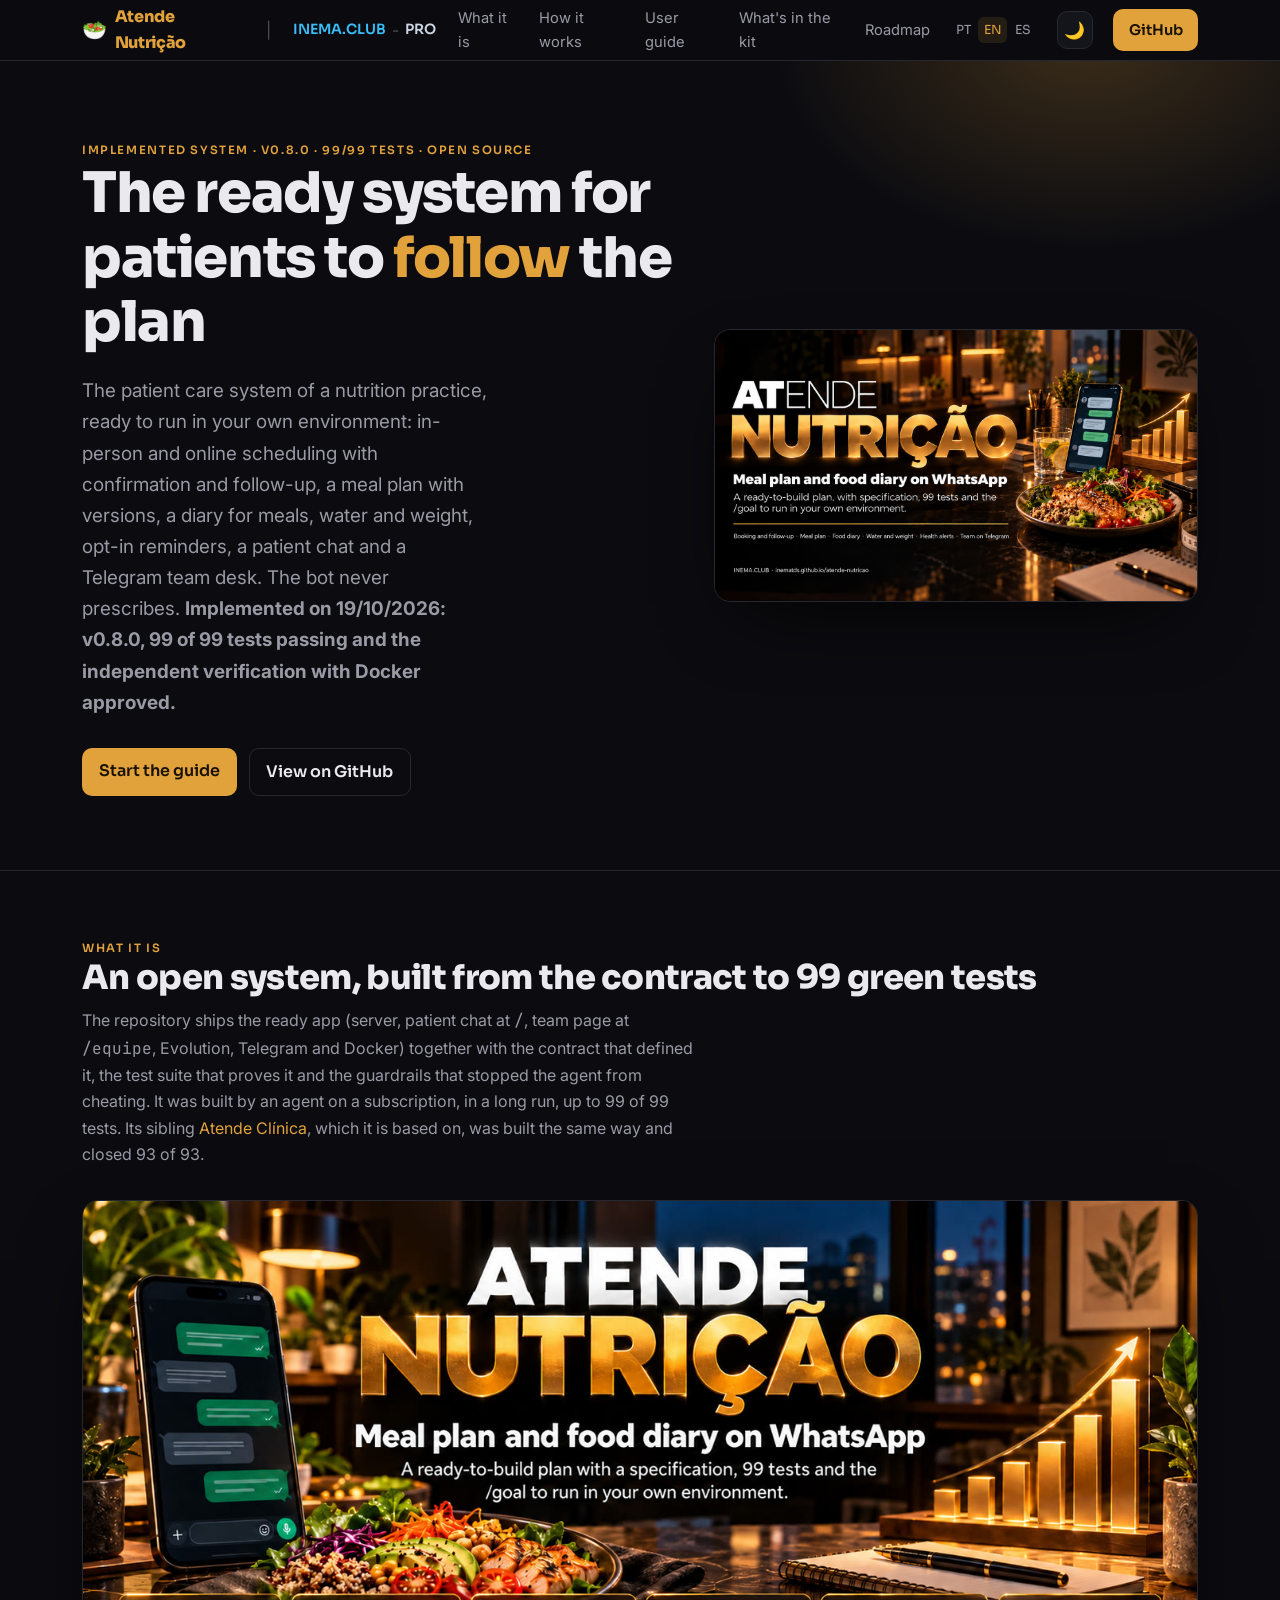
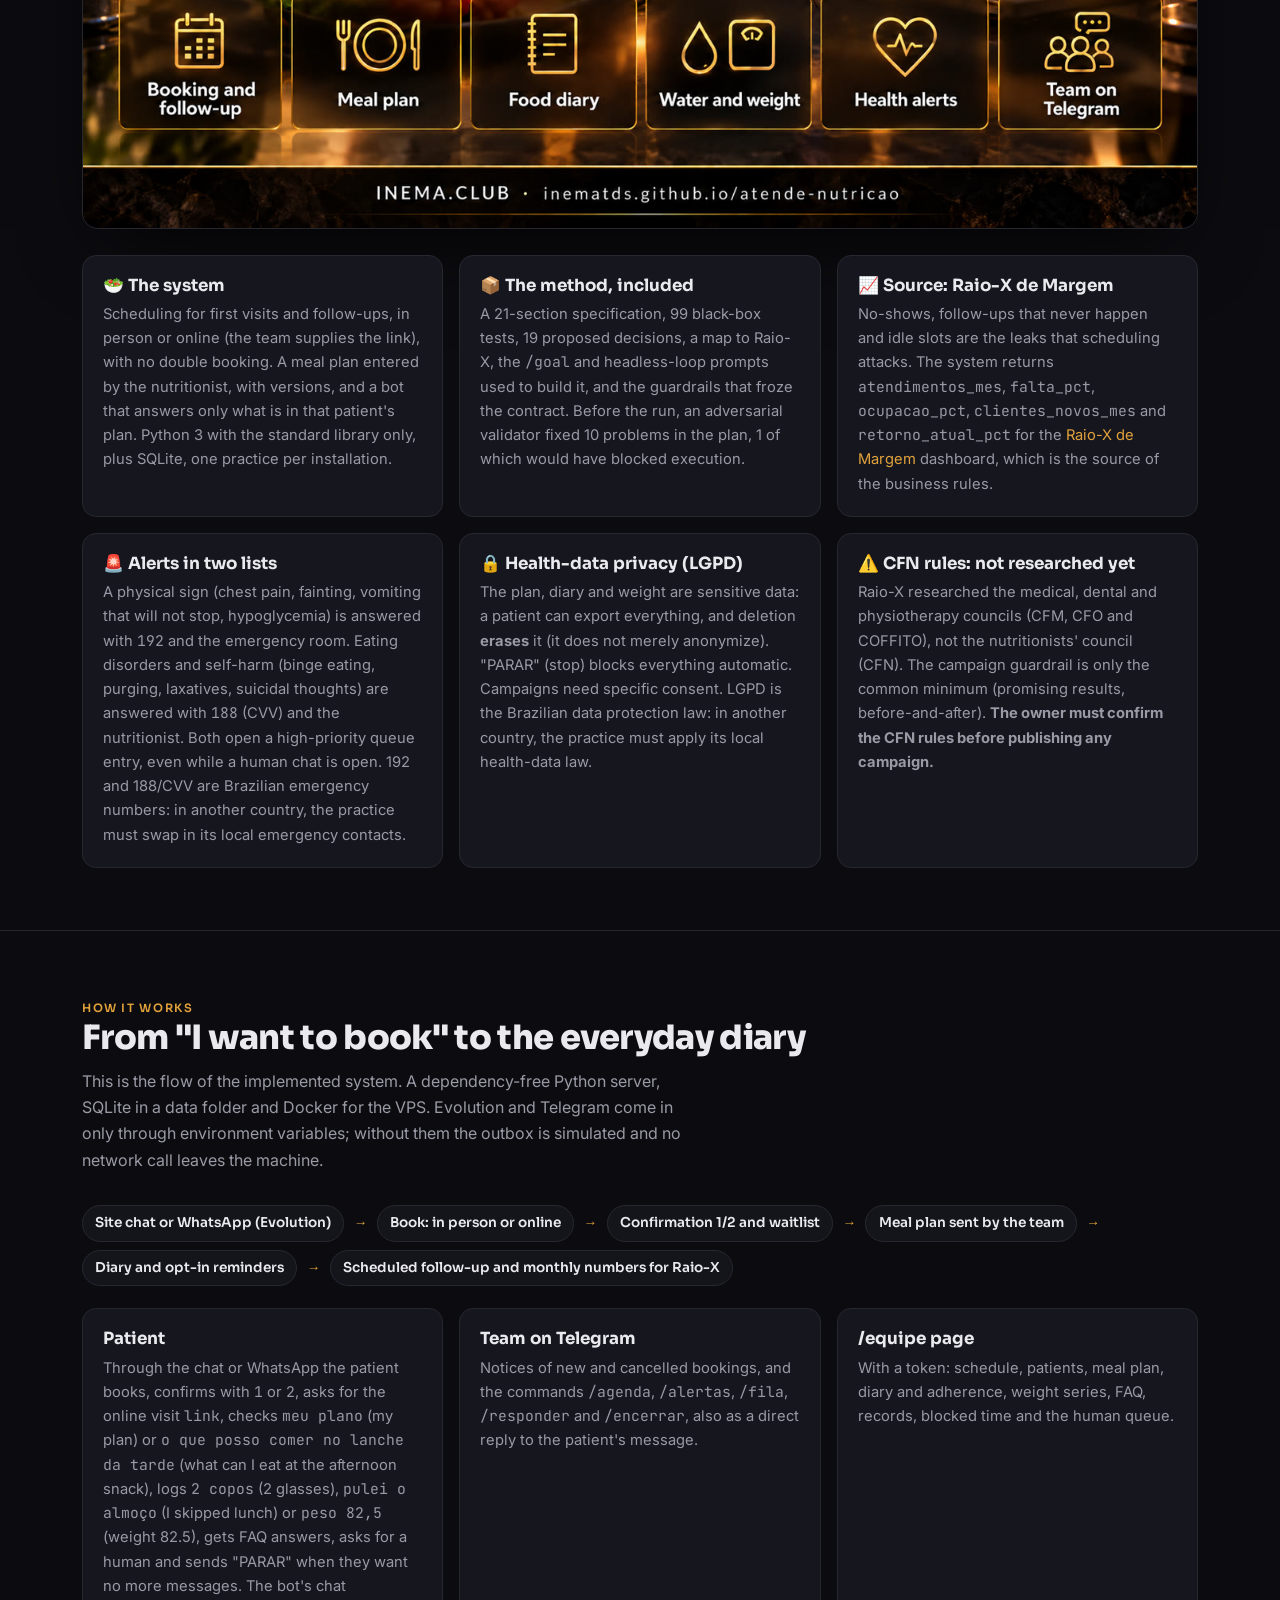
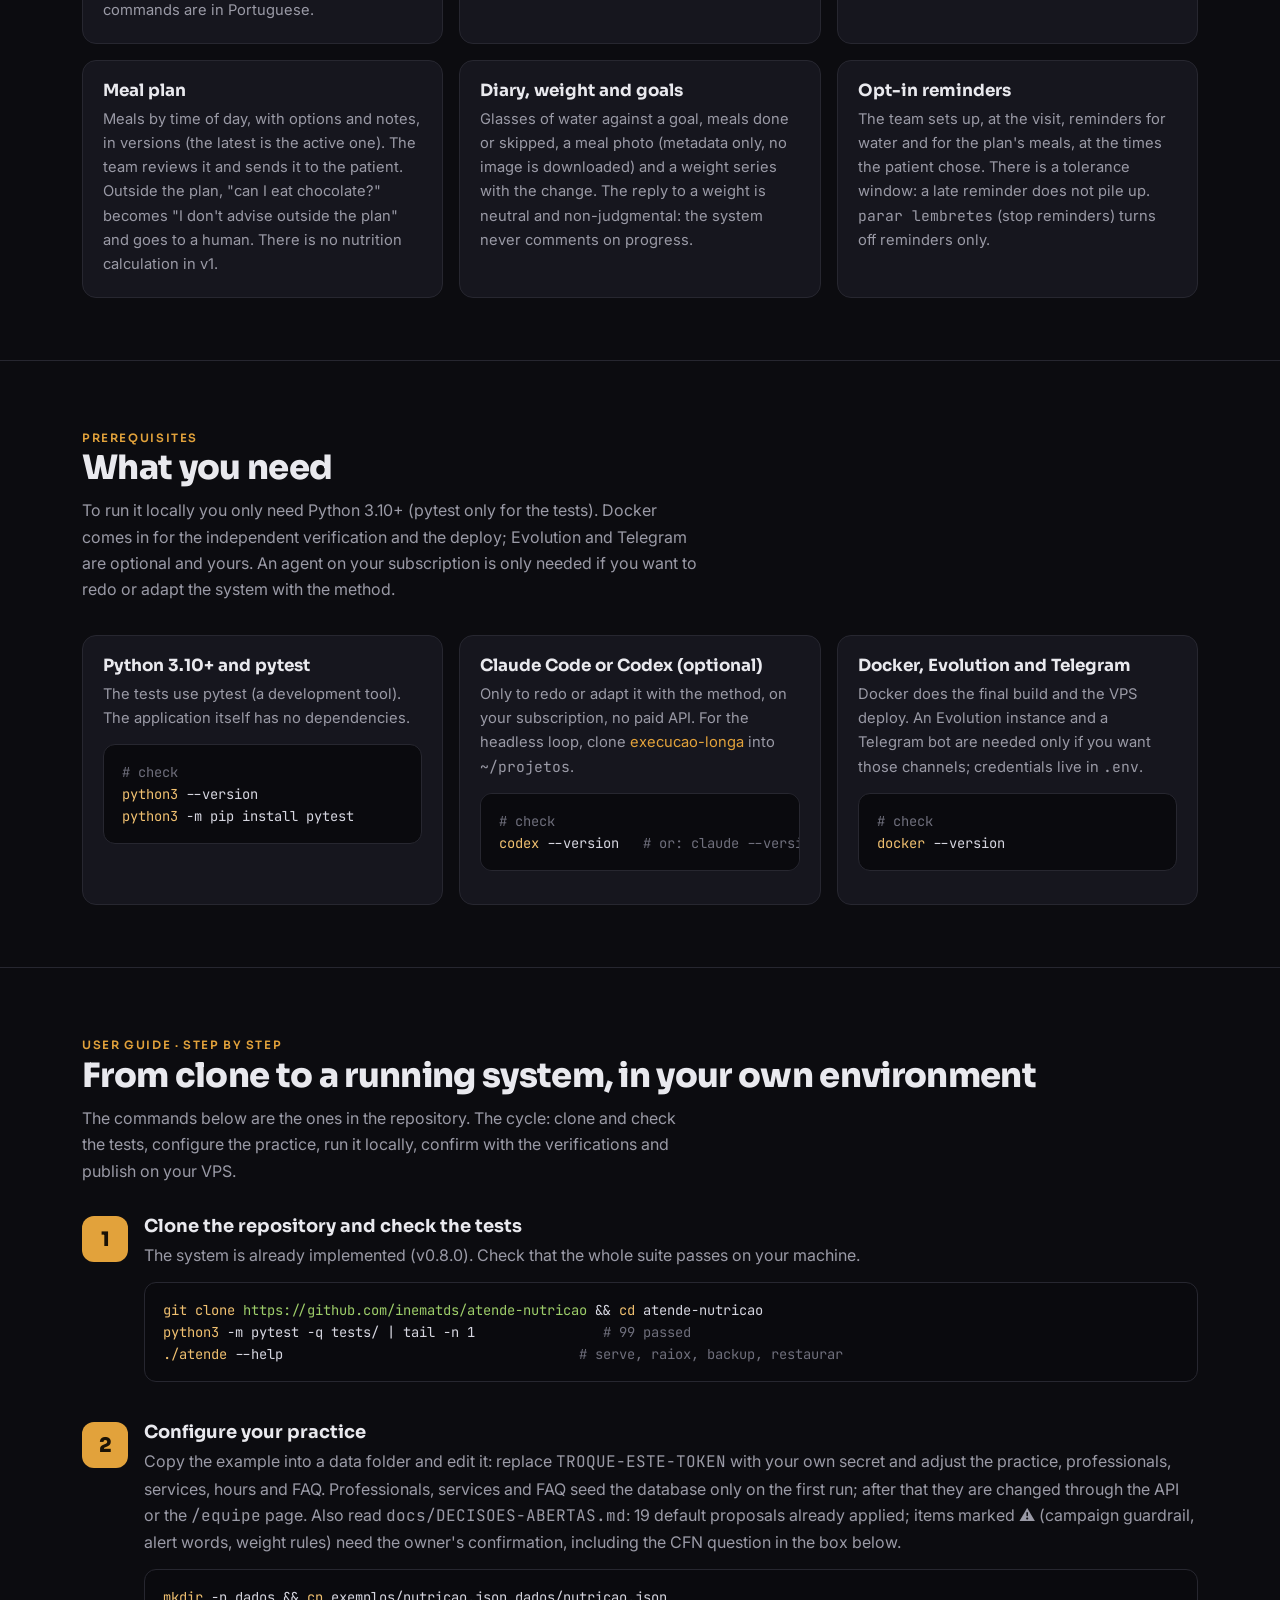
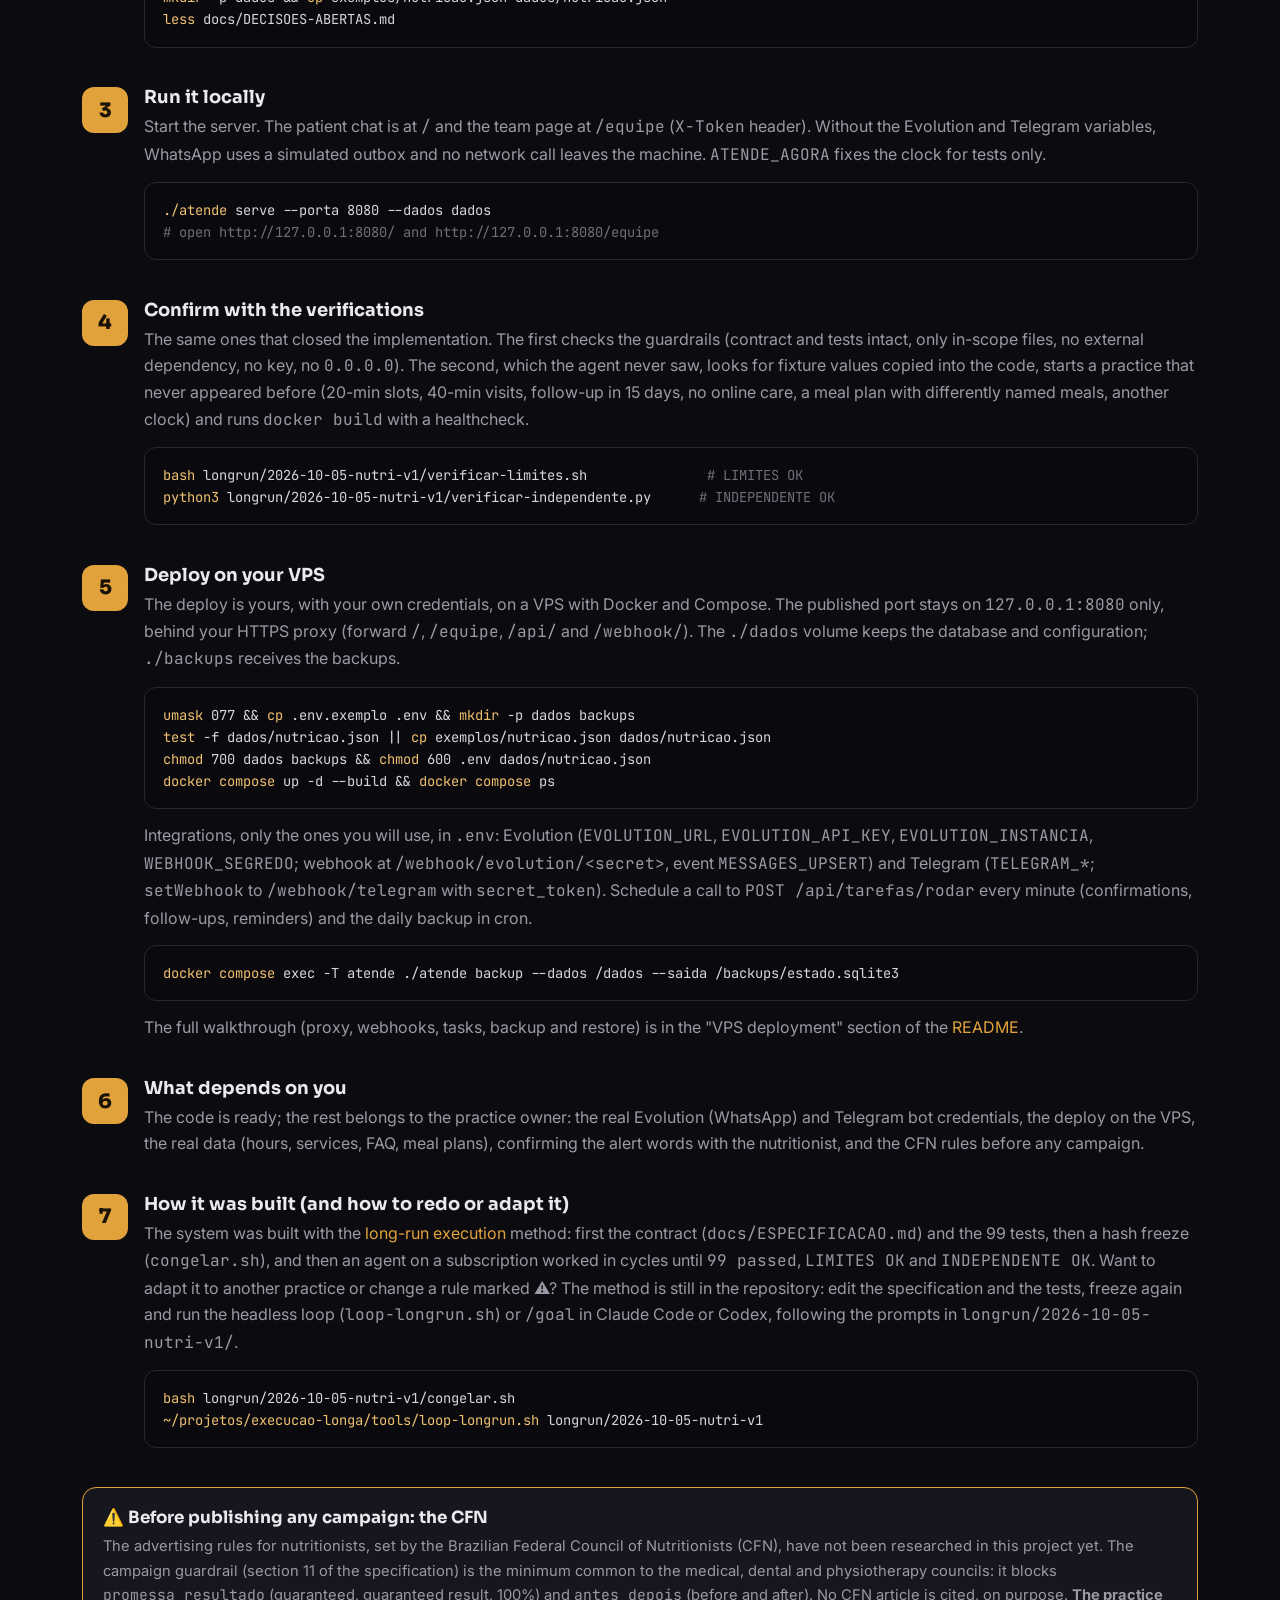
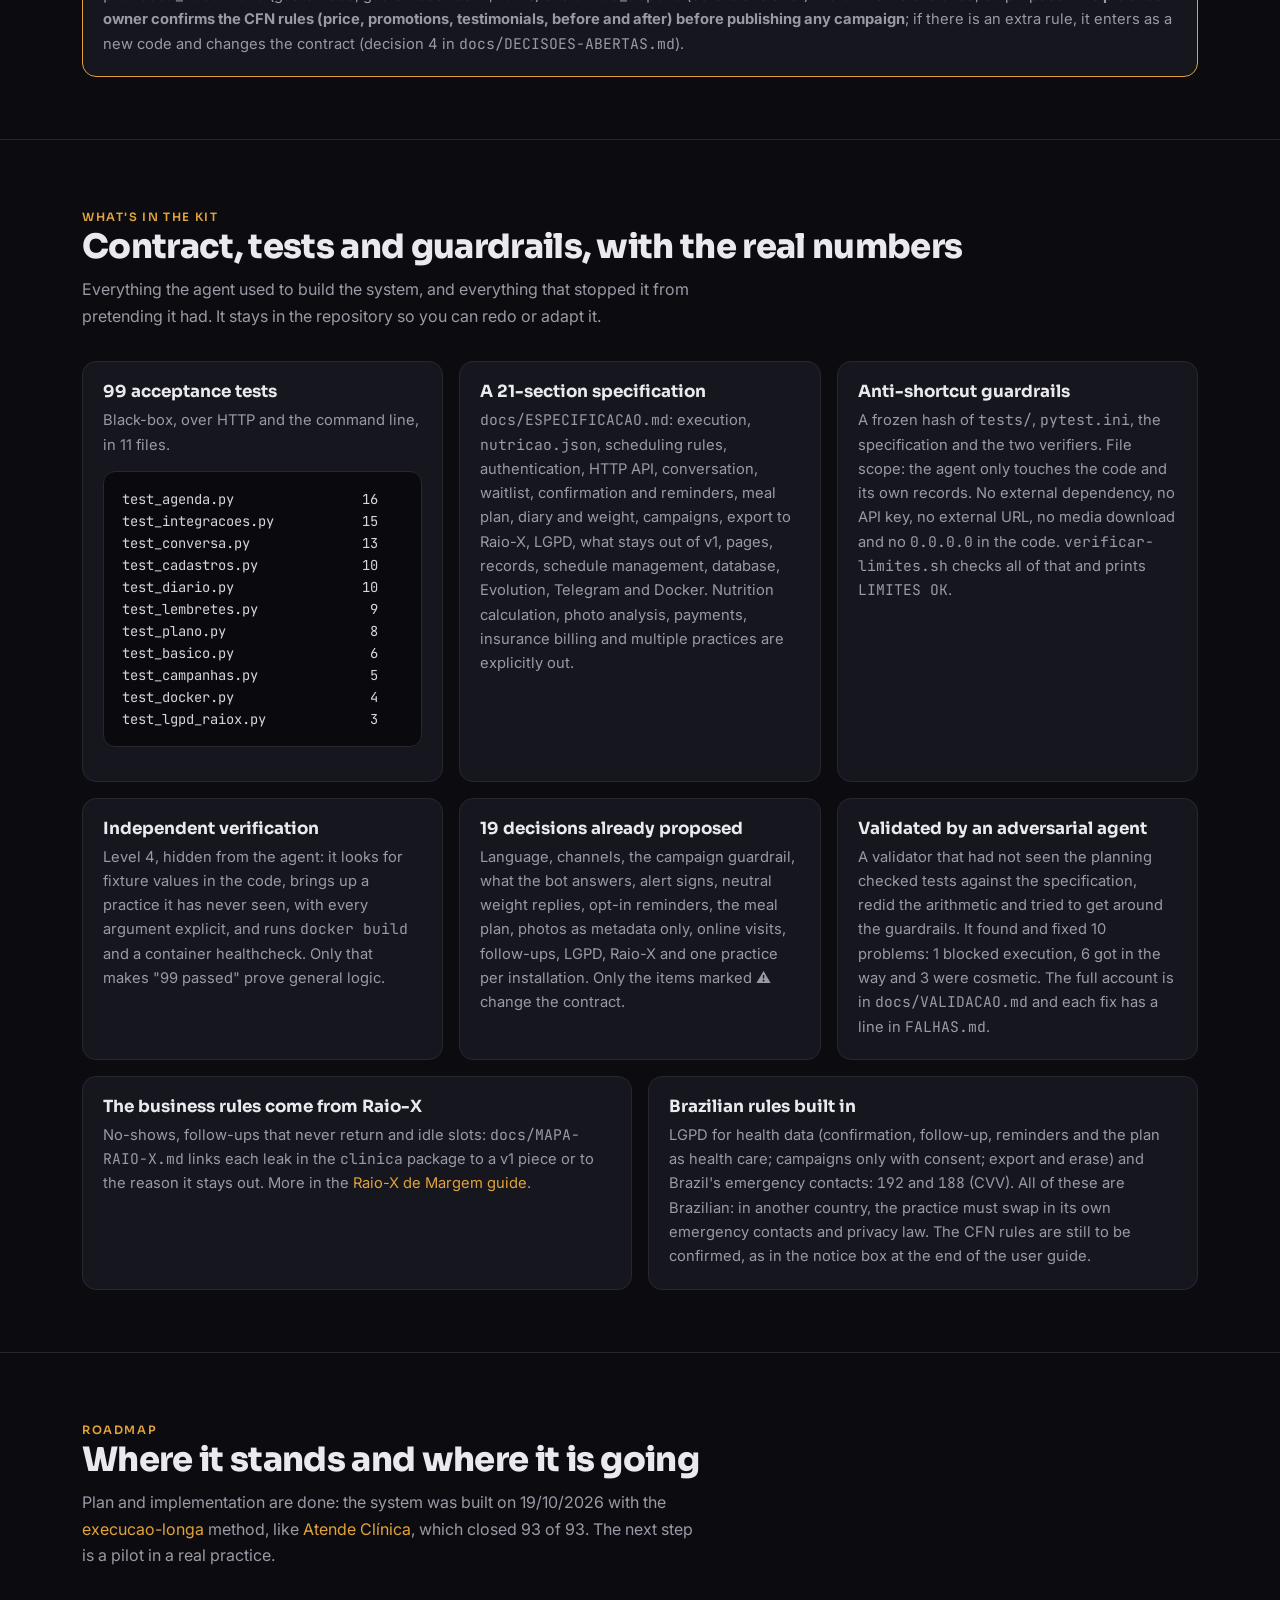
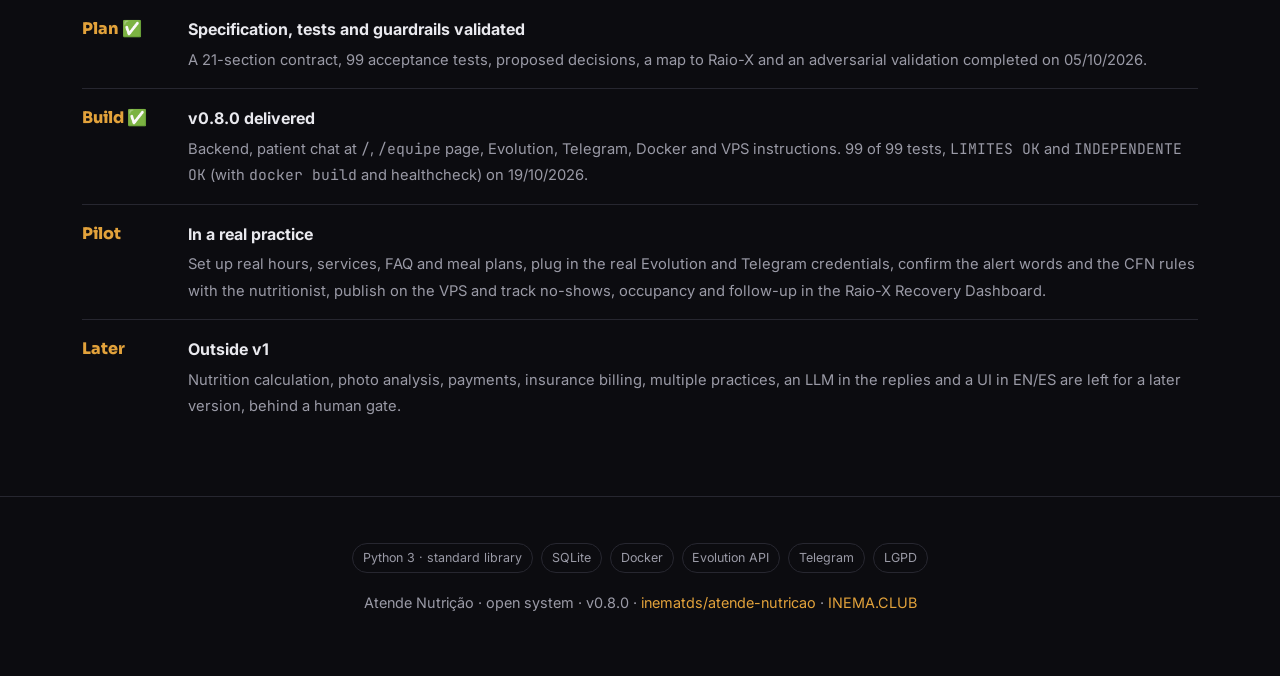
==== commit e04094e5: "guia + README EN/ES: sistema implementado (v1) Co-Authored-By: Claude Opus 5.5 <noreply@anthropic.co" ====
--- a/guia/en/index.html
+++ b/guia/en/index.html
@@ -3,8 +3,8 @@
 <head>
 <meta charset="utf-8">
 <meta name="viewport" content="width=device-width, initial-scale=1">
-<title>Atende Nutrição — plan kit for a nutrition practice: scheduling, meal plan, food diary and a Telegram team desk</title>
-<meta name="description" content="Open plan kit for a nutrition practice patient-care system: specification, 99 acceptance tests, guardrails and prompts for an agent (Claude Code or Codex) to build it in your own environment. The system is not implemented yet.">
+<title>Atende Nutrição — open patient-care system for a nutrition practice: scheduling, meal plan, food diary and a Telegram team desk</title>
+<meta name="description" content="Open patient-care system for a nutrition practice, implemented (v0.8.0, 99/99 tests): in-person and online scheduling, meal plan, food diary, opt-in reminders, WhatsApp via Evolution and a Telegram team desk. Runs locally with ./atende serve and on a VPS with Docker.">
 <link rel="alternate" hreflang="pt-BR" href="https://inematds.github.io/atende-nutricao/guia/">
 <link rel="alternate" hreflang="en" href="https://inematds.github.io/atende-nutricao/guia/en/">
 <link rel="alternate" hreflang="es" href="https://inematds.github.io/atende-nutricao/guia/es/">
@@ -125,9 +125,9 @@
   <div class="glow"></div>
   <div class="wrap">
     <div>
-      <span class="chip">Plan kit · nutrition practice · open source</span>
-      <h1>The complete plan for patients to <span class="amb">follow</span> the plan</h1>
-      <p class="lead">Specification, 99 acceptance tests, guardrails and prompts for an agent to build, in your own environment, the patient care system of a nutrition practice: in-person and online scheduling with confirmation and follow-up, a meal plan with versions, a diary for meals, water and weight, opt-in reminders and a Telegram team desk. The bot never prescribes. <strong>The system is not implemented yet: this repository is the plan, and you run the implementation.</strong></p>
+      <span class="chip">Implemented system · v0.8.0 · 99/99 tests · open source</span>
+      <h1>The ready system for patients to <span class="amb">follow</span> the plan</h1>
+      <p class="lead">The patient care system of a nutrition practice, ready to run in your own environment: in-person and online scheduling with confirmation and follow-up, a meal plan with versions, a diary for meals, water and weight, opt-in reminders, a patient chat and a Telegram team desk. The bot never prescribes. <strong>Implemented on 19/10/2026: v0.8.0, 99 of 99 tests passing and the independent verification with Docker approved.</strong></p>
       <div class="cta">
         <a class="btn" href="#guia">Start the guide</a>
         <a class="btn ghost" href="https://github.com/inematds/atende-nutricao" target="_blank" rel="noopener">View on GitHub</a>
@@ -139,12 +139,12 @@
 
 <section id="oque"><div class="wrap">
   <span class="chip">What it is</span>
-  <h2>A kit to hand to the agent: from the contract to 99 green tests</h2>
-  <p class="sub">There is no ready-made app here. There is the contract for what the app must do, the test suite that proves it, and the guardrails that stop the agent from cheating. The builder is Claude Code or Codex, running on your machine, on your subscription. Its sibling <a href="https://inematds.github.io/atende-clinica/guia/en/" target="_blank" rel="noopener">Atende Clínica</a>, which this kit is based on, was built exactly this way and closed 93 of 93 tests.</p>
+  <h2>An open system, built from the contract to 99 green tests</h2>
+  <p class="sub">The repository ships the ready app (server, patient chat at <code>/</code>, team page at <code>/equipe</code>, Evolution, Telegram and Docker) together with the contract that defined it, the test suite that proves it and the guardrails that stopped the agent from cheating. It was built by an agent on a subscription, in a long run, up to 99 of 99 tests. Its sibling <a href="https://inematds.github.io/atende-clinica/guia/en/" target="_blank" rel="noopener">Atende Clínica</a>, which it is based on, was built the same way and closed 93 of 93.</p>
   <figure style="margin:0 0 26px;border-radius:16px;overflow:hidden;border:1px solid var(--line);box-shadow:0 30px 80px -30px #000"><img src="../assets/banner-grade-en.jpg" alt="In-person and online scheduling, versioned meal plan, diary of meals, water and weight, opt-in reminders, 192 and 188 alerts, health-data privacy and a Telegram team desk" loading="lazy" style="width:100%;display:block"></figure>
   <div class="grid g3">
-    <div class="card"><h3>🥗 The system the plan produces</h3><p>Scheduling for first visits and follow-ups, in person or online (the team supplies the link), with no double booking. A meal plan entered by the nutritionist, with versions, and a bot that answers only what is in that patient's plan. Python 3 with the standard library only, plus SQLite, one practice per installation.</p></div>
-    <div class="card"><h3>📦 The kit</h3><p>A 21-section specification, 99 black-box tests, 19 proposed decisions, a map to Raio-X, prompts for <code>/goal</code> and for the headless loop, and the guardrails that freeze the contract. An adversarial validator went over everything and fixed 10 problems, 1 of which would have blocked execution.</p></div>
+    <div class="card"><h3>🥗 The system</h3><p>Scheduling for first visits and follow-ups, in person or online (the team supplies the link), with no double booking. A meal plan entered by the nutritionist, with versions, and a bot that answers only what is in that patient's plan. Python 3 with the standard library only, plus SQLite, one practice per installation.</p></div>
+    <div class="card"><h3>📦 The method, included</h3><p>A 21-section specification, 99 black-box tests, 19 proposed decisions, a map to Raio-X, the <code>/goal</code> and headless-loop prompts used to build it, and the guardrails that froze the contract. Before the run, an adversarial validator fixed 10 problems in the plan, 1 of which would have blocked execution.</p></div>
     <div class="card"><h3>📈 Source: Raio-X de Margem</h3><p>No-shows, follow-ups that never happen and idle slots are the leaks that scheduling attacks. The system returns <code>atendimentos_mes</code>, <code>falta_pct</code>, <code>ocupacao_pct</code>, <code>clientes_novos_mes</code> and <code>retorno_atual_pct</code> for the <a href="https://inematds.github.io/raio-x-margem/guia/en/" target="_blank" rel="noopener">Raio-X de Margem</a> dashboard, which is the source of the business rules.</p></div>
   </div>
   <div class="grid g3" style="margin-top:16px">
@@ -157,7 +157,7 @@
 <section id="fluxo"><div class="wrap">
   <span class="chip">How it works</span>
   <h2>From "I want to book" to the everyday diary</h2>
-  <p class="sub">This is the flow of the planned system, what the agent will build. A dependency-free Python server, SQLite in a data folder and Docker for the VPS. Evolution and Telegram come in only through environment variables; without them the outbox is simulated and no network call leaves the machine.</p>
+  <p class="sub">This is the flow of the implemented system. A dependency-free Python server, SQLite in a data folder and Docker for the VPS. Evolution and Telegram come in only through environment variables; without them the outbox is simulated and no network call leaves the machine.</p>
   <div class="flow">
     <span>Site chat or WhatsApp (Evolution)</span><span class="arr">→</span>
     <span>Book: in person or online</span><span class="arr">→</span>
@@ -181,12 +181,12 @@
 <section id="pre"><div class="wrap">
   <span class="chip">Prerequisites</span>
   <h2>What you need</h2>
-  <p class="sub">To run the plan you only need Python for the tests and an agent logged in on your subscription. Docker is only needed for the final check and the deploy; Evolution and Telegram are optional and yours.</p>
+  <p class="sub">To run it locally you only need Python 3.10+ (pytest only for the tests). Docker comes in for the independent verification and the deploy; Evolution and Telegram are optional and yours. An agent on your subscription is only needed if you want to redo or adapt the system with the method.</p>
   <div class="grid g3">
-    <div class="card"><h3>Python 3.10+ and pytest</h3><p>The tests use pytest (a development tool). The application itself will have no dependencies.</p><pre><span class="c"># check</span>
+    <div class="card"><h3>Python 3.10+ and pytest</h3><p>The tests use pytest (a development tool). The application itself has no dependencies.</p><pre><span class="c"># check</span>
 <span class="k">python3</span> --version
 <span class="k">python3</span> -m pip install pytest</pre></div>
-    <div class="card"><h3>Claude Code or Codex</h3><p>On your subscription, no paid API. For the headless loop, clone <a href="https://github.com/inematds/execucao-longa" target="_blank" rel="noopener">execucao-longa</a> into <code>~/projetos</code>.</p><pre><span class="c"># check</span>
+    <div class="card"><h3>Claude Code or Codex (optional)</h3><p>Only to redo or adapt it with the method, on your subscription, no paid API. For the headless loop, clone <a href="https://github.com/inematds/execucao-longa" target="_blank" rel="noopener">execucao-longa</a> into <code>~/projetos</code>.</p><pre><span class="c"># check</span>
 <span class="k">codex</span> --version   <span class="c"># or: claude --version</span></pre></div>
     <div class="card"><h3>Docker, Evolution and Telegram</h3><p>Docker does the final build and the VPS deploy. An Evolution instance and a Telegram bot are needed only if you want those channels; credentials live in <code>.env</code>.</p><pre><span class="c"># check</span>
 <span class="k">docker</span> --version</pre></div>
@@ -195,72 +195,69 @@
 
 <section id="guia"><div class="wrap">
   <span class="chip">User guide · step by step</span>
-  <h2>From clone to a working system, in your own environment</h2>
-  <p class="sub">The commands below are the repository's own. The cycle: answer the decisions, freeze the contract, run the agent until <code>99 passed</code> and <code>LIMITES OK</code>, and check with the independent verification.</p>
+  <h2>From clone to a running system, in your own environment</h2>
+  <p class="sub">The commands below are the ones in the repository. The cycle: clone and check the tests, configure the practice, run it locally, confirm with the verifications and publish on your VPS.</p>
 
   <div class="step"><div class="b">1</div><div>
-    <h3>Clone the repository</h3>
-    <p>There is no <code>./atende</code> yet: the repository only has the plan. Check that the suite is collected without errors and that nothing passes yet (without the implementation the tests fail or error out, which is expected).</p>
+    <h3>Clone the repository and check the tests</h3>
+    <p>The system is already implemented (v0.8.0). Check that the whole suite passes on your machine.</p>
 <pre><span class="k">git clone</span> <span class="s">https://github.com/inematds/atende-nutricao</span> && <span class="k">cd</span> atende-nutricao
-<span class="k">python3</span> -m pytest -q --collect-only | tail -n 1   <span class="c"># 99 tests collected</span>
-<span class="k">python3</span> -m pytest -q | tail -n 1                  <span class="c"># 15 failed, 84 errors (0 passed)</span></pre>
+<span class="k">python3</span> -m pytest -q tests/ | tail -n 1                <span class="c"># 99 passed</span>
+<span class="k">./atende</span> --help                                     <span class="c"># serve, raiox, backup, restaurar</span></pre>
   </div></div>
 
   <div class="step"><div class="b">2</div><div>
-    <h3>Answer the open decisions</h3>
-    <p>Read <code>docs/DECISOES-ABERTAS.md</code>: 19 default proposals already applied in the specification and the tests. Answering "ok em tudo" (all fine) unlocks the run. If you change anything marked ⚠ (for example the campaign guardrail, the alert words or the weight rules), edit <code>docs/ESPECIFICACAO.md</code> and the tests before freezing. For a real pilot, also replace <code>exemplos/nutricao.json</code> with your own hours, services, FAQ and sample meal plan. Also answer the CFN question, described in the notice box below. The docs are in Portuguese.</p>
-<pre><span class="k">less</span> docs/DECISOES-ABERTAS.md</pre>
+    <h3>Configure your practice</h3>
+    <p>Copy the example into a data folder and edit it: replace <code>TROQUE-ESTE-TOKEN</code> with your own secret and adjust the practice, professionals, services, hours and FAQ. Professionals, services and FAQ seed the database only on the first run; after that they are changed through the API or the <code>/equipe</code> page. Also read <code>docs/DECISOES-ABERTAS.md</code>: 19 default proposals already applied; items marked ⚠ (campaign guardrail, alert words, weight rules) need the owner's confirmation, including the CFN question in the box below.</p>
+<pre><span class="k">mkdir</span> -p dados && <span class="k">cp</span> exemplos/nutricao.json dados/nutricao.json
+<span class="k">less</span> docs/DECISOES-ABERTAS.md</pre>
   </div></div>
 
   <div class="step"><div class="b">3</div><div>
-    <h3>Freeze the contract</h3>
-    <p>With everything committed, the script records the hash of <code>tests/</code>, <code>pytest.ini</code>, the specification and the two verifiers, plus the base commit in <code>hash-congelado.txt</code>, and makes one commit. From then on any change to the tests is detected. If there are pending changes, the script stops and asks for a commit first.</p>
-<pre><span class="k">git add</span> -A && <span class="k">git commit</span> -m <span class="s">"contrato v1"</span>
-<span class="k">bash</span> longrun/2026-10-05-nutri-v1/congelar.sh</pre>
+    <h3>Run it locally</h3>
+    <p>Start the server. The patient chat is at <code>/</code> and the team page at <code>/equipe</code> (<code>X-Token</code> header). Without the Evolution and Telegram variables, WhatsApp uses a simulated outbox and no network call leaves the machine. <code>ATENDE_AGORA</code> fixes the clock for tests only.</p>
+<pre><span class="k">./atende</span> serve --porta 8080 --dados dados
+<span class="c"># open http://127.0.0.1:8080/ and http://127.0.0.1:8080/equipe</span></pre>
   </div></div>
 
   <div class="step"><div class="b">4</div><div>
-    <h3>Run the agent (pick one path)</h3>
-    <p><strong>a) Headless loop with Codex (recommended).</strong> <code>loop.env</code> sets 20 cycles of 30 min, 8 GB per cycle, a stop after 3 cycles with no progress, model <code>gpt-6-astra</code> and <code>CODEX_ARGS="-c sandbox_workspace_write.network_access=true"</code>: without it the Codex sandbox blocks the tests' local server.</p>
-<pre><span class="k">~/projetos/execucao-longa/tools/loop-longrun.sh</span> longrun/2026-10-05-nutri-v1</pre>
-    <p><strong>b) <code>/goal</code> in Claude Code.</strong> Open a new Claude Code session in the project folder and follow <code>longrun/2026-10-05-nutri-v1/prompt-goal-claude.md</code>: paste the <code>/goal</code> condition (the output must show <code>99 passed</code> and <code>LIMITES OK</code>) and, as the first message, the block from <code>prompt-goal-codex.md</code> starting at <code>RESULTADO:</code>.</p>
-<pre><span class="k">claude</span>   <span class="c"># new session, inside atende-nutricao</span></pre>
-    <p><strong>c) Codex TUI.</strong> Paste the contents of <code>longrun/2026-10-05-nutri-v1/prompt-goal-codex.md</code>.</p>
-<pre><span class="k">codex</span> -c sandbox_workspace_write.network_access=true</pre>
+    <h3>Confirm with the verifications</h3>
+    <p>The same ones that closed the implementation. The first checks the guardrails (contract and tests intact, only in-scope files, no external dependency, no key, no <code>0.0.0.0</code>). The second, which the agent never saw, looks for fixture values copied into the code, starts a practice that never appeared before (20-min slots, 40-min visits, follow-up in 15 days, no online care, a meal plan with differently named meals, another clock) and runs <code>docker build</code> with a healthcheck.</p>
+<pre><span class="k">bash</span> longrun/2026-10-05-nutri-v1/verificar-limites.sh               <span class="c"># LIMITES OK</span>
+<span class="k">python3</span> longrun/2026-10-05-nutri-v1/verificar-independente.py      <span class="c"># INDEPENDENTE OK</span></pre>
   </div></div>
 
   <div class="step"><div class="b">5</div><div>
-    <h3>Follow along</h3>
-    <p>In the loop, <code>loop.log</code> shows each cycle and <code>progress.md</code> has one line per checkpoint. The loop's exit code tells you what happened: <code>0</code> done (the final test passed), <code>1</code> cycle limit reached, <code>2</code> stopped after 3 cycles with no progress, <code>3</code> another loop is already running in the folder. A test that conflicts with the specification goes to <code>failures.md</code>: it is a human gate, and the agent must not adjust a test or the specification.</p>
-<pre><span class="k">tail</span> -f longrun/2026-10-05-nutri-v1/loop.log
-<span class="k">cat</span> longrun/2026-10-05-nutri-v1/state.md</pre>
+    <h3>Deploy on your VPS</h3>
+    <p>The deploy is yours, with your own credentials, on a VPS with Docker and Compose. The published port stays on <code>127.0.0.1:8080</code> only, behind your HTTPS proxy (forward <code>/</code>, <code>/equipe</code>, <code>/api/</code> and <code>/webhook/</code>). The <code>./dados</code> volume keeps the database and configuration; <code>./backups</code> receives the backups.</p>
+<pre><span class="k">umask</span> 077 && <span class="k">cp</span> .env.exemplo .env && <span class="k">mkdir</span> -p dados backups
+<span class="k">test</span> -f dados/nutricao.json || <span class="k">cp</span> exemplos/nutricao.json dados/nutricao.json
+<span class="k">chmod</span> 700 dados backups && <span class="k">chmod</span> 600 .env dados/nutricao.json
+<span class="k">docker compose</span> up -d --build && <span class="k">docker compose</span> ps</pre>
+    <p>Integrations, only the ones you will use, in <code>.env</code>: Evolution (<code>EVOLUTION_URL</code>, <code>EVOLUTION_API_KEY</code>, <code>EVOLUTION_INSTANCIA</code>, <code>WEBHOOK_SEGREDO</code>; webhook at <code>/webhook/evolution/&lt;secret&gt;</code>, event <code>MESSAGES_UPSERT</code>) and Telegram (<code>TELEGRAM_*</code>; <code>setWebhook</code> to <code>/webhook/telegram</code> with <code>secret_token</code>). Schedule a call to <code>POST /api/tarefas/rodar</code> every minute (confirmations, follow-ups, reminders) and the daily backup in cron.</p>
+<pre><span class="k">docker compose</span> exec -T atende ./atende backup --dados /dados --saida /backups/estado.sqlite3</pre>
+    <p>The full walkthrough (proxy, webhooks, tasks, backup and restore) is in the "VPS deployment" section of the <a href="https://github.com/inematds/atende-nutricao/blob/main/README.en.md#vps-deployment" target="_blank" rel="noopener">README</a>.</p>
   </div></div>
 
   <div class="step"><div class="b">6</div><div>
-    <h3>Check with the independent verification</h3>
-    <p>When the agent says "done", run the three commands. The last one is something the agent has never seen: it looks for fixture values copied into the code, brings up a practice that never appeared (20-minute step, 40-minute visit, follow-up after 15 days, no online visits, a meal plan with differently named meals, another clock) and runs <code>docker build</code> with a healthcheck. Then open <code>/</code> and <code>/equipe</code> in the browser.</p>
-<pre><span class="k">python3</span> -m pytest -q tests/                                         <span class="c"># 99 passed</span>
-<span class="k">bash</span> longrun/2026-10-05-nutri-v1/verificar-limites.sh               <span class="c"># LIMITES OK</span>
-<span class="k">python3</span> longrun/2026-10-05-nutri-v1/verificar-independente.py      <span class="c"># INDEPENDENTE OK</span></pre>
+    <h3>What depends on you</h3>
+    <p>The code is ready; the rest belongs to the practice owner: the real Evolution (WhatsApp) and Telegram bot credentials, the deploy on the VPS, the real data (hours, services, FAQ, meal plans), confirming the alert words with the nutritionist, and the CFN rules before any campaign.</p>
   </div></div>
 
   <div class="step"><div class="b">7</div><div>
-    <h3>Run your practice and deploy to the VPS</h3>
-    <p>With the system implemented, copy the example, replace <code>TROQUE-ESTE-TOKEN</code> and start the server. The patient chat is at <code>/</code> and the team page at <code>/equipe</code> (header <code>X-Token</code>).</p>
-<pre><span class="k">mkdir</span> -p dados && <span class="k">cp</span> exemplos/nutricao.json dados/nutricao.json
-<span class="k">./atende</span> serve --porta 8080 --dados dados</pre>
-    <p>The deploy is yours, with your credentials. The agent itself writes the deploy README as part of the goal: bring up <code>docker compose</code> (port only on <code>127.0.0.1:8080</code>, behind an HTTPS proxy), the Evolution webhook at <code>/webhook/evolution/&lt;secret&gt;</code> (event <code>MESSAGES_UPSERT</code>), the Telegram webhook with <code>setWebhook</code> and <code>secret_token</code>, and the daily backup (<code>./atende backup</code> in cron).</p>
-<pre><span class="k">cp</span> .env.exemplo .env && <span class="k">chmod</span> 600 .env   <span class="c"># fill in EVOLUTION_*, TELEGRAM_*, WEBHOOK_SEGREDO</span>
-<span class="k">docker compose</span> up -d --build</pre>
-  </div></div>
-
-  <div class="card" style="border-color:var(--amb)"><h3>⚠️ Before publishing any campaign: the CFN</h3><p>The advertising rules for nutritionists, set by the Brazilian Federal Council of Nutritionists (CFN), have not been researched in this kit yet. The campaign guardrail (section 11 of the specification) is the minimum common to the medical, dental and physiotherapy councils: it blocks <code>promessa_resultado</code> (guaranteed, guaranteed result, 100%) and <code>antes_depois</code> (before and after). No CFN article is cited, on purpose. <strong>The practice owner confirms the CFN rules (price, promotions, testimonials, before and after) before publishing any campaign</strong>; if there is an extra rule, it enters as a new code and changes the contract (decision 4 in <code>docs/DECISOES-ABERTAS.md</code>).</p></div>
+    <h3>How it was built (and how to redo or adapt it)</h3>
+    <p>The system was built with the <a href="https://inematds.github.io/execucao-longa/guia/" target="_blank" rel="noopener">long-run execution</a> method: first the contract (<code>docs/ESPECIFICACAO.md</code>) and the 99 tests, then a hash freeze (<code>congelar.sh</code>), and then an agent on a subscription worked in cycles until <code>99 passed</code>, <code>LIMITES OK</code> and <code>INDEPENDENTE OK</code>. Want to adapt it to another practice or change a rule marked ⚠? The method is still in the repository: edit the specification and the tests, freeze again and run the headless loop (<code>loop-longrun.sh</code>) or <code>/goal</code> in Claude Code or Codex, following the prompts in <code>longrun/2026-10-05-nutri-v1/</code>.</p>
+<pre><span class="k">bash</span> longrun/2026-10-05-nutri-v1/congelar.sh
+<span class="k">~/projetos/execucao-longa/tools/loop-longrun.sh</span> longrun/2026-10-05-nutri-v1</pre>
+  </div></div>
+
+  <div class="card" style="border-color:var(--amb)"><h3>⚠️ Before publishing any campaign: the CFN</h3><p>The advertising rules for nutritionists, set by the Brazilian Federal Council of Nutritionists (CFN), have not been researched in this project yet. The campaign guardrail (section 11 of the specification) is the minimum common to the medical, dental and physiotherapy councils: it blocks <code>promessa_resultado</code> (guaranteed, guaranteed result, 100%) and <code>antes_depois</code> (before and after). No CFN article is cited, on purpose. <strong>The practice owner confirms the CFN rules (price, promotions, testimonials, before and after) before publishing any campaign</strong>; if there is an extra rule, it enters as a new code and changes the contract (decision 4 in <code>docs/DECISOES-ABERTAS.md</code>).</p></div>
 </div></section>
 
 <section id="kit"><div class="wrap">
   <span class="chip">What's in the kit</span>
   <h2>Contract, tests and guardrails, with the real numbers</h2>
-  <p class="sub">Everything the agent needs to build, and everything that stops it from pretending it built.</p>
+  <p class="sub">Everything the agent used to build the system, and everything that stopped it from pretending it had. It stays in the repository so you can redo or adapt it.</p>
   <div class="grid g3">
     <div class="card"><h3>99 acceptance tests</h3><p>Black-box, over HTTP and the command line, in 11 files.</p><pre>test_agenda.py                16
 test_integracoes.py           15
@@ -288,17 +285,17 @@
 <section id="roadmap"><div class="wrap">
   <span class="chip">Roadmap</span>
   <h2>Where it stands and where it is going</h2>
-  <p class="sub">The plan is ready and validated. The implementation does not exist yet: it is born when you run the <code>/goal</code> or the loop, using the <a href="https://inematds.github.io/execucao-longa/guia/" target="_blank" rel="noopener">execucao-longa</a> method. <a href="https://inematds.github.io/atende-clinica/guia/en/" target="_blank" rel="noopener">Atende Clínica</a> followed the same path and closed 93 of 93.</p>
+  <p class="sub">Plan and implementation are done: the system was built on 19/10/2026 with the <a href="https://inematds.github.io/execucao-longa/guia/" target="_blank" rel="noopener">execucao-longa</a> method, like <a href="https://inematds.github.io/atende-clinica/guia/en/" target="_blank" rel="noopener">Atende Clínica</a>, which closed 93 of 93. The next step is a pilot in a real practice.</p>
   <div class="phase"><div class="tag">Plan ✅</div><div class="d"><strong>Specification, tests and guardrails validated</strong><span>A 21-section contract, 99 acceptance tests, proposed decisions, a map to Raio-X and an adversarial validation completed on 05/10/2026.</span></div></div>
-  <div class="phase"><div class="tag">Build</div><div class="d"><strong>You run the /goal or the loop</strong><span>Answer the decisions, freeze the contract and let the agent work until <code>99 passed</code> and <code>LIMITES OK</code>, then the independent verification. Today the system is not implemented.</span></div></div>
-  <div class="phase"><div class="tag">Pilot</div><div class="d"><strong>In a real practice</strong><span>Set up real hours, services, FAQ and sample meal plan, confirm the alert words and the CFN rules with the nutritionist, publish on the VPS and track no-shows, occupancy and follow-up in the Raio-X Recovery Dashboard.</span></div></div>
+  <div class="phase"><div class="tag">Build ✅</div><div class="d"><strong>v0.8.0 delivered</strong><span>Backend, patient chat at <code>/</code>, <code>/equipe</code> page, Evolution, Telegram, Docker and VPS instructions. 99 of 99 tests, <code>LIMITES OK</code> and <code>INDEPENDENTE OK</code> (with <code>docker build</code> and healthcheck) on 19/10/2026.</span></div></div>
+  <div class="phase"><div class="tag">Pilot</div><div class="d"><strong>In a real practice</strong><span>Set up real hours, services, FAQ and meal plans, plug in the real Evolution and Telegram credentials, confirm the alert words and the CFN rules with the nutritionist, publish on the VPS and track no-shows, occupancy and follow-up in the Raio-X Recovery Dashboard.</span></div></div>
   <div class="phase"><div class="tag">Later</div><div class="d"><strong>Outside v1</strong><span>Nutrition calculation, photo analysis, payments, insurance billing, multiple practices, an LLM in the replies and a UI in EN/ES are left for a later version, behind a human gate.</span></div></div>
 </div></section>
 
 <footer>
   <div class="wrap">
     <div class="pill">Python 3 · standard library</div><div class="pill">SQLite</div><div class="pill">Docker</div><div class="pill">Evolution API</div><div class="pill">Telegram</div><div class="pill">LGPD</div>
-    <p style="margin-top:18px">Atende Nutrição · open plan kit ·
+    <p style="margin-top:18px">Atende Nutrição · open system · v0.8.0 ·
       <a href="https://github.com/inematds/atende-nutricao">inematds/atende-nutricao</a> ·
       <a href="https://inema.club">INEMA.CLUB</a></p>
   </div>
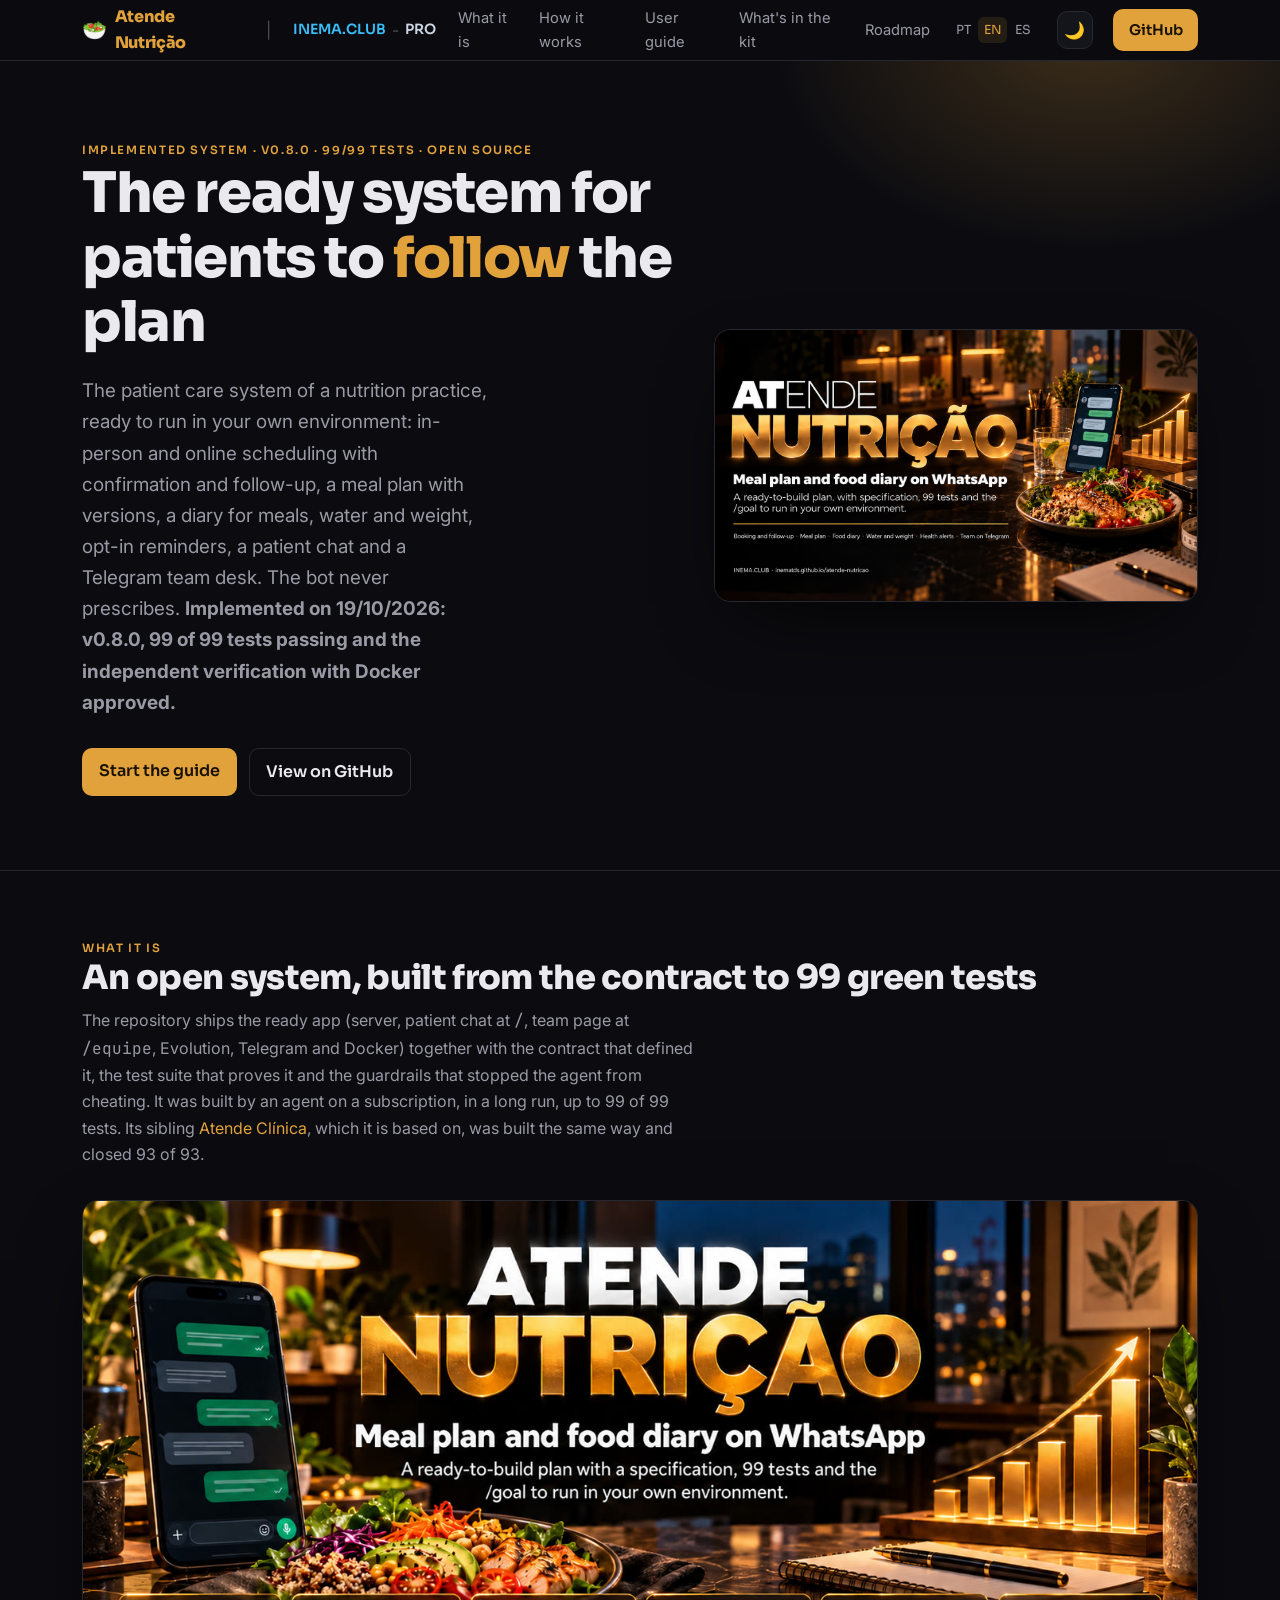
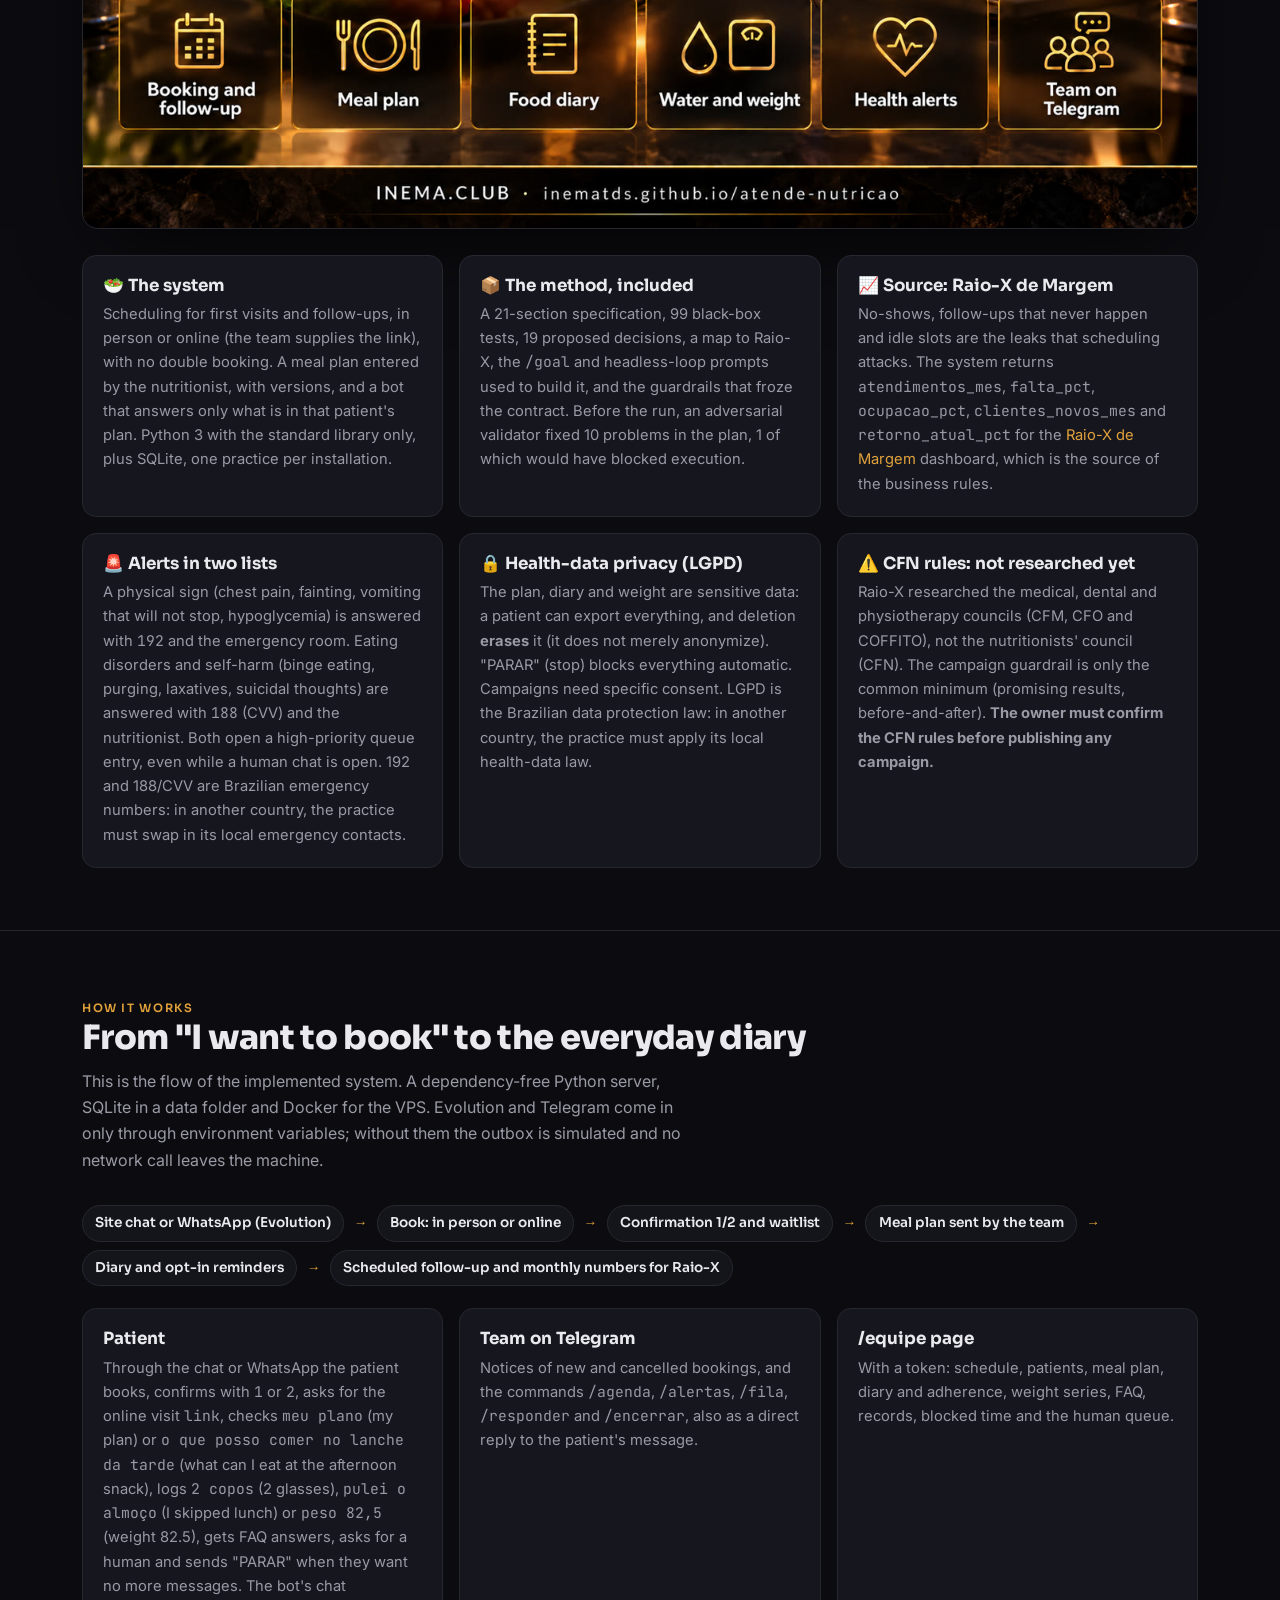
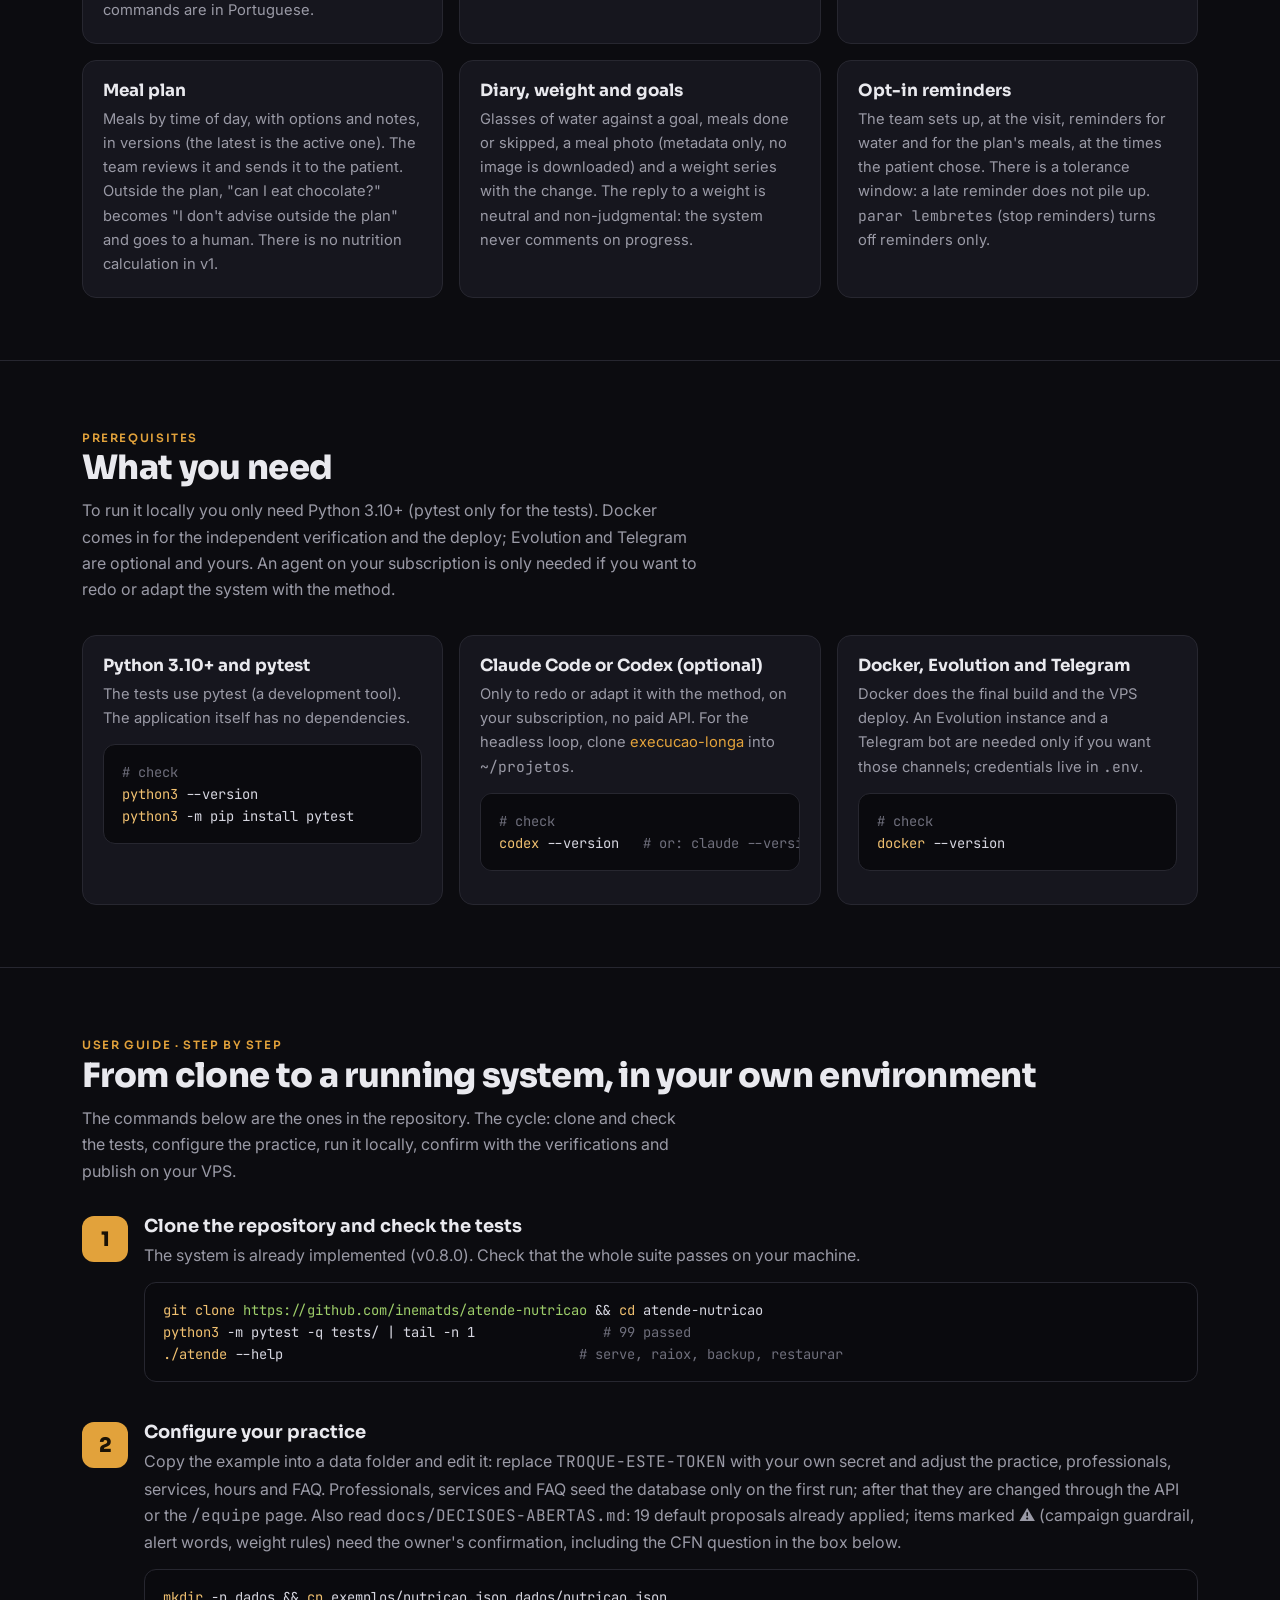
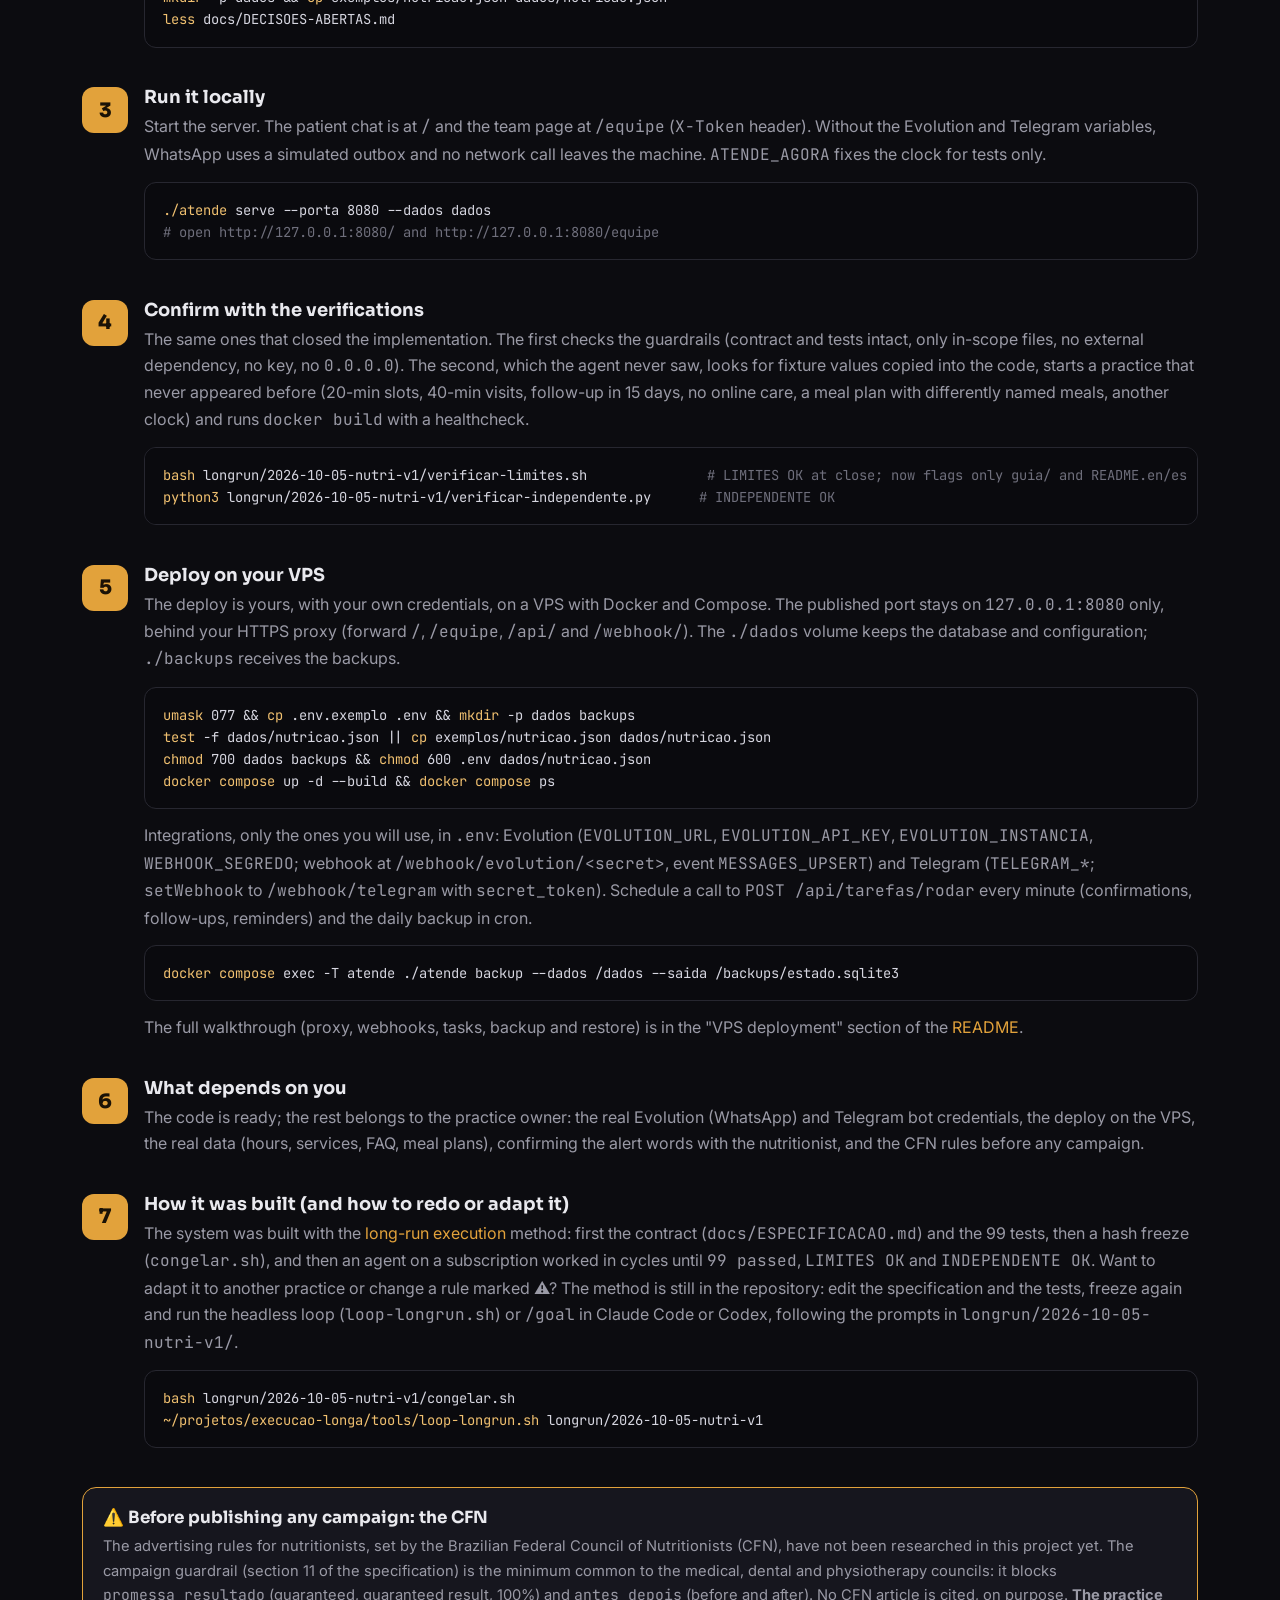
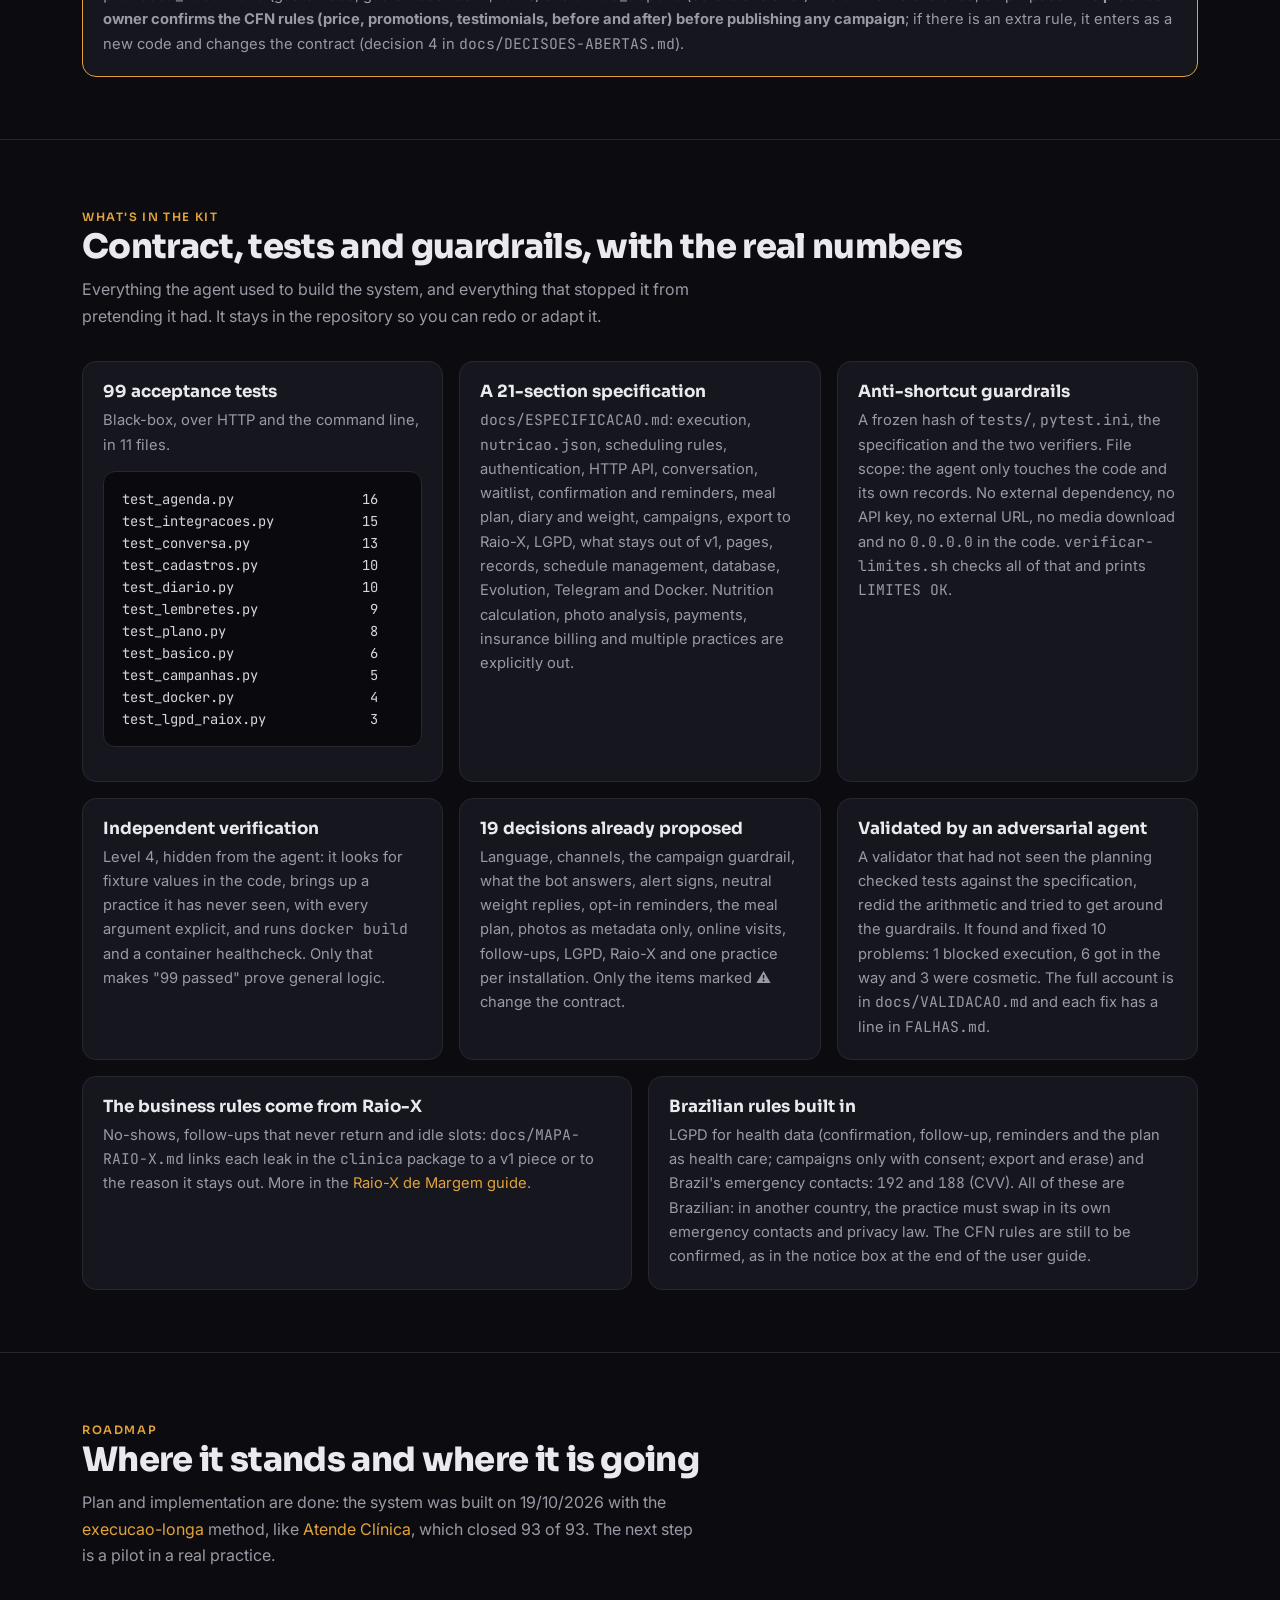
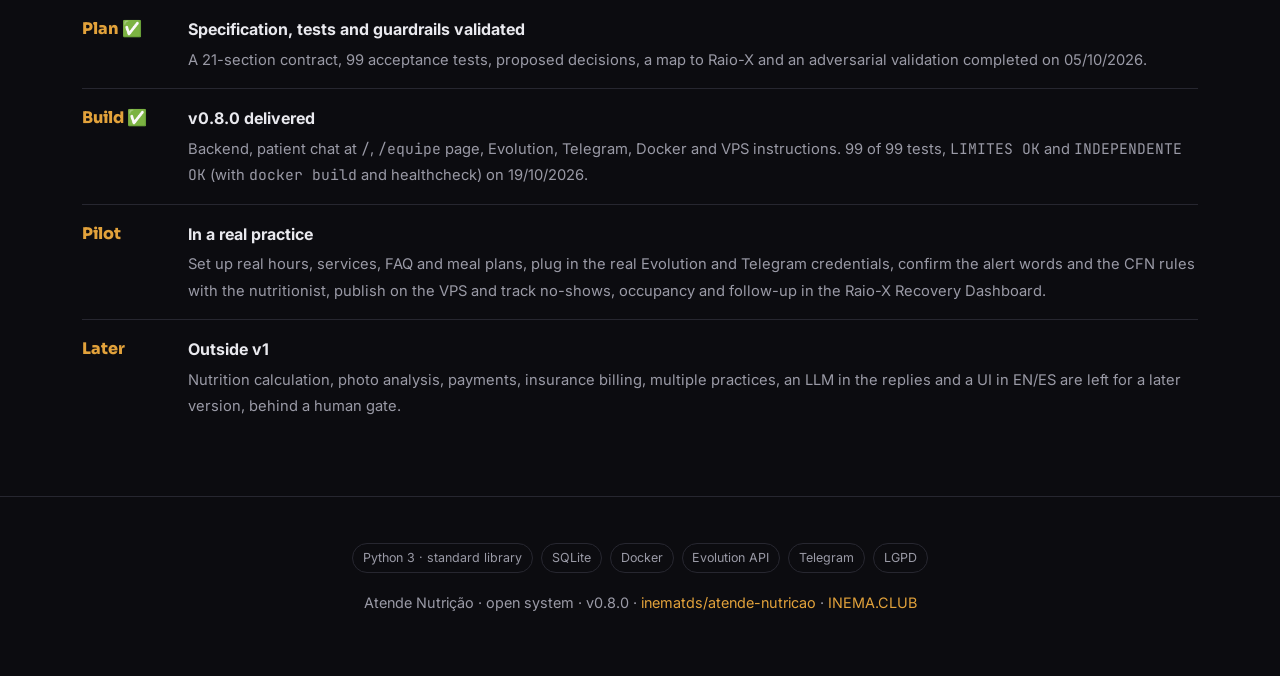
==== commit 8d014464: "guia/README: verificar-limites acusa docs pós-fechamento (esperado) Co-Authored-By: Claude Opus 5.5 " ====
--- a/guia/en/index.html
+++ b/guia/en/index.html
@@ -223,7 +223,7 @@
   <div class="step"><div class="b">4</div><div>
     <h3>Confirm with the verifications</h3>
     <p>The same ones that closed the implementation. The first checks the guardrails (contract and tests intact, only in-scope files, no external dependency, no key, no <code>0.0.0.0</code>). The second, which the agent never saw, looks for fixture values copied into the code, starts a practice that never appeared before (20-min slots, 40-min visits, follow-up in 15 days, no online care, a meal plan with differently named meals, another clock) and runs <code>docker build</code> with a healthcheck.</p>
-<pre><span class="k">bash</span> longrun/2026-10-05-nutri-v1/verificar-limites.sh               <span class="c"># LIMITES OK</span>
+<pre><span class="k">bash</span> longrun/2026-10-05-nutri-v1/verificar-limites.sh               <span class="c"># LIMITES OK at close; now flags only guia/ and README.en/es (docs added later)</span>
 <span class="k">python3</span> longrun/2026-10-05-nutri-v1/verificar-independente.py      <span class="c"># INDEPENDENTE OK</span></pre>
   </div></div>
 
